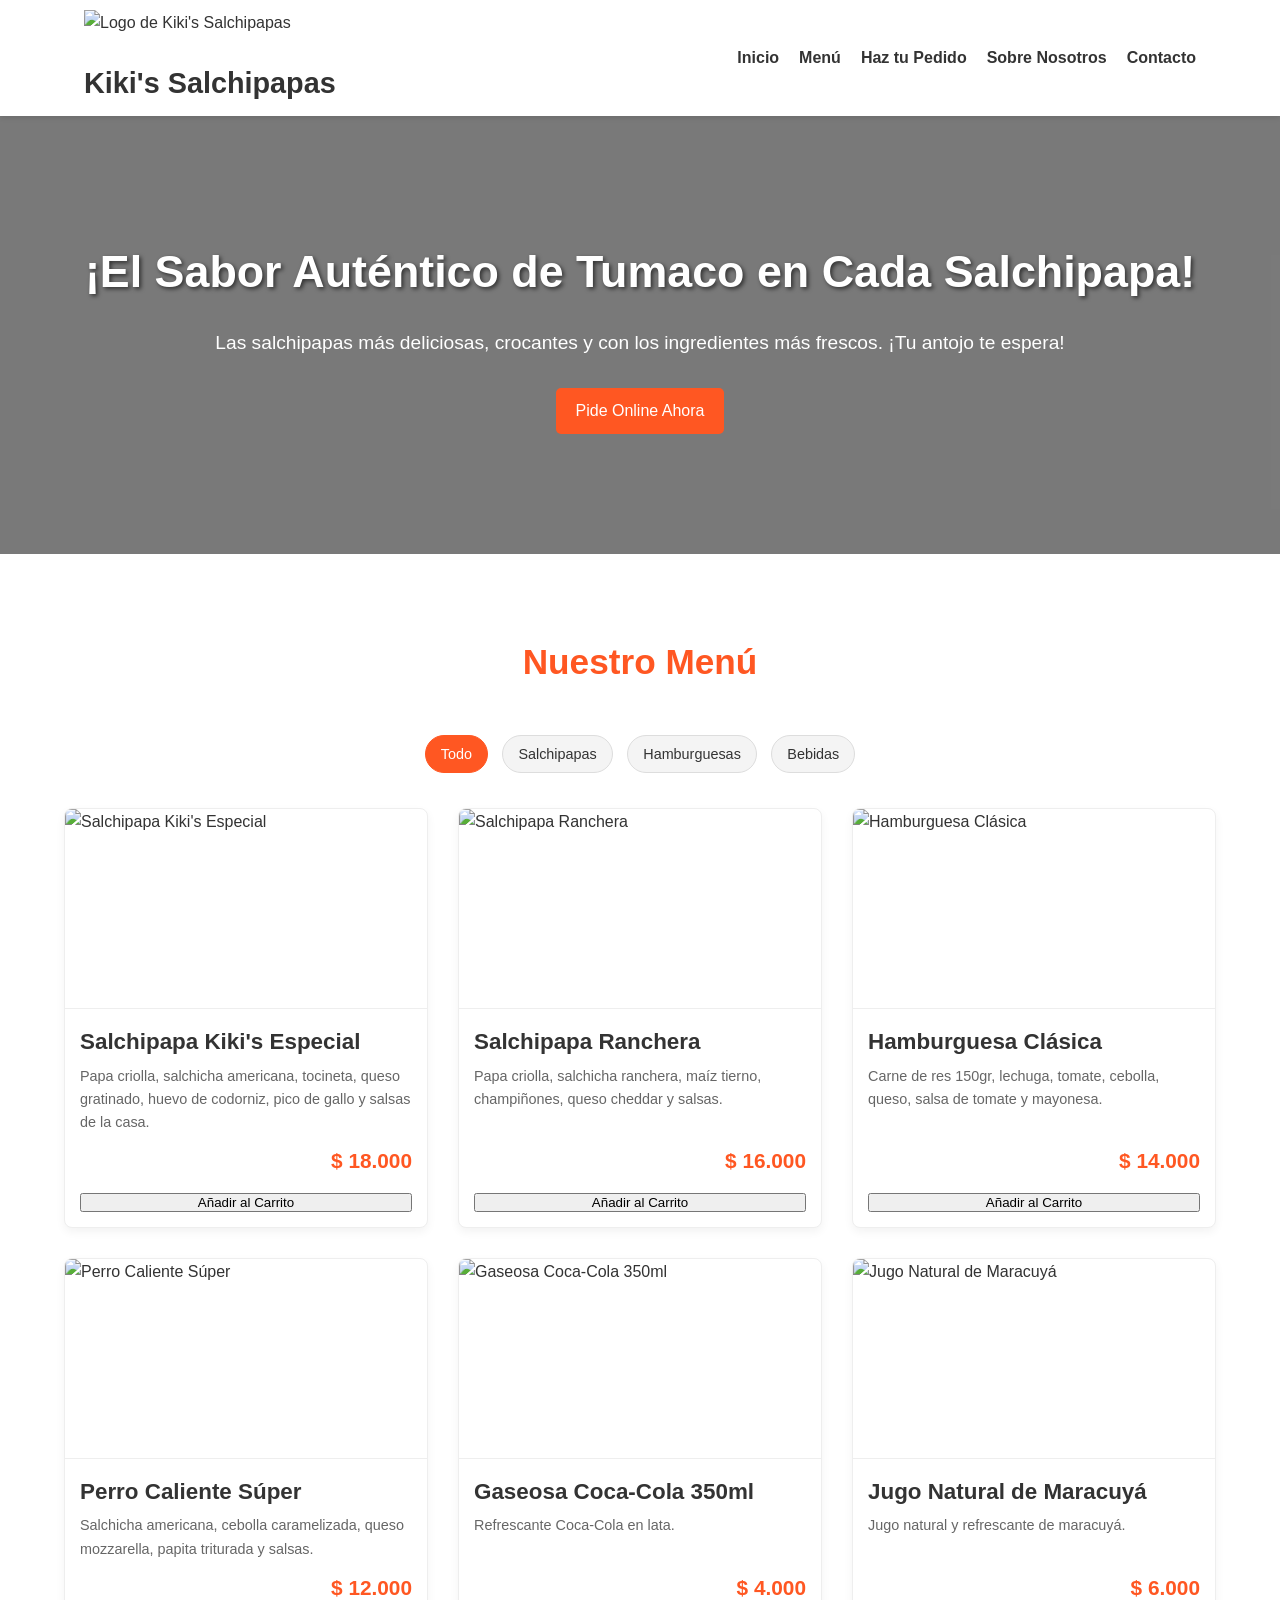
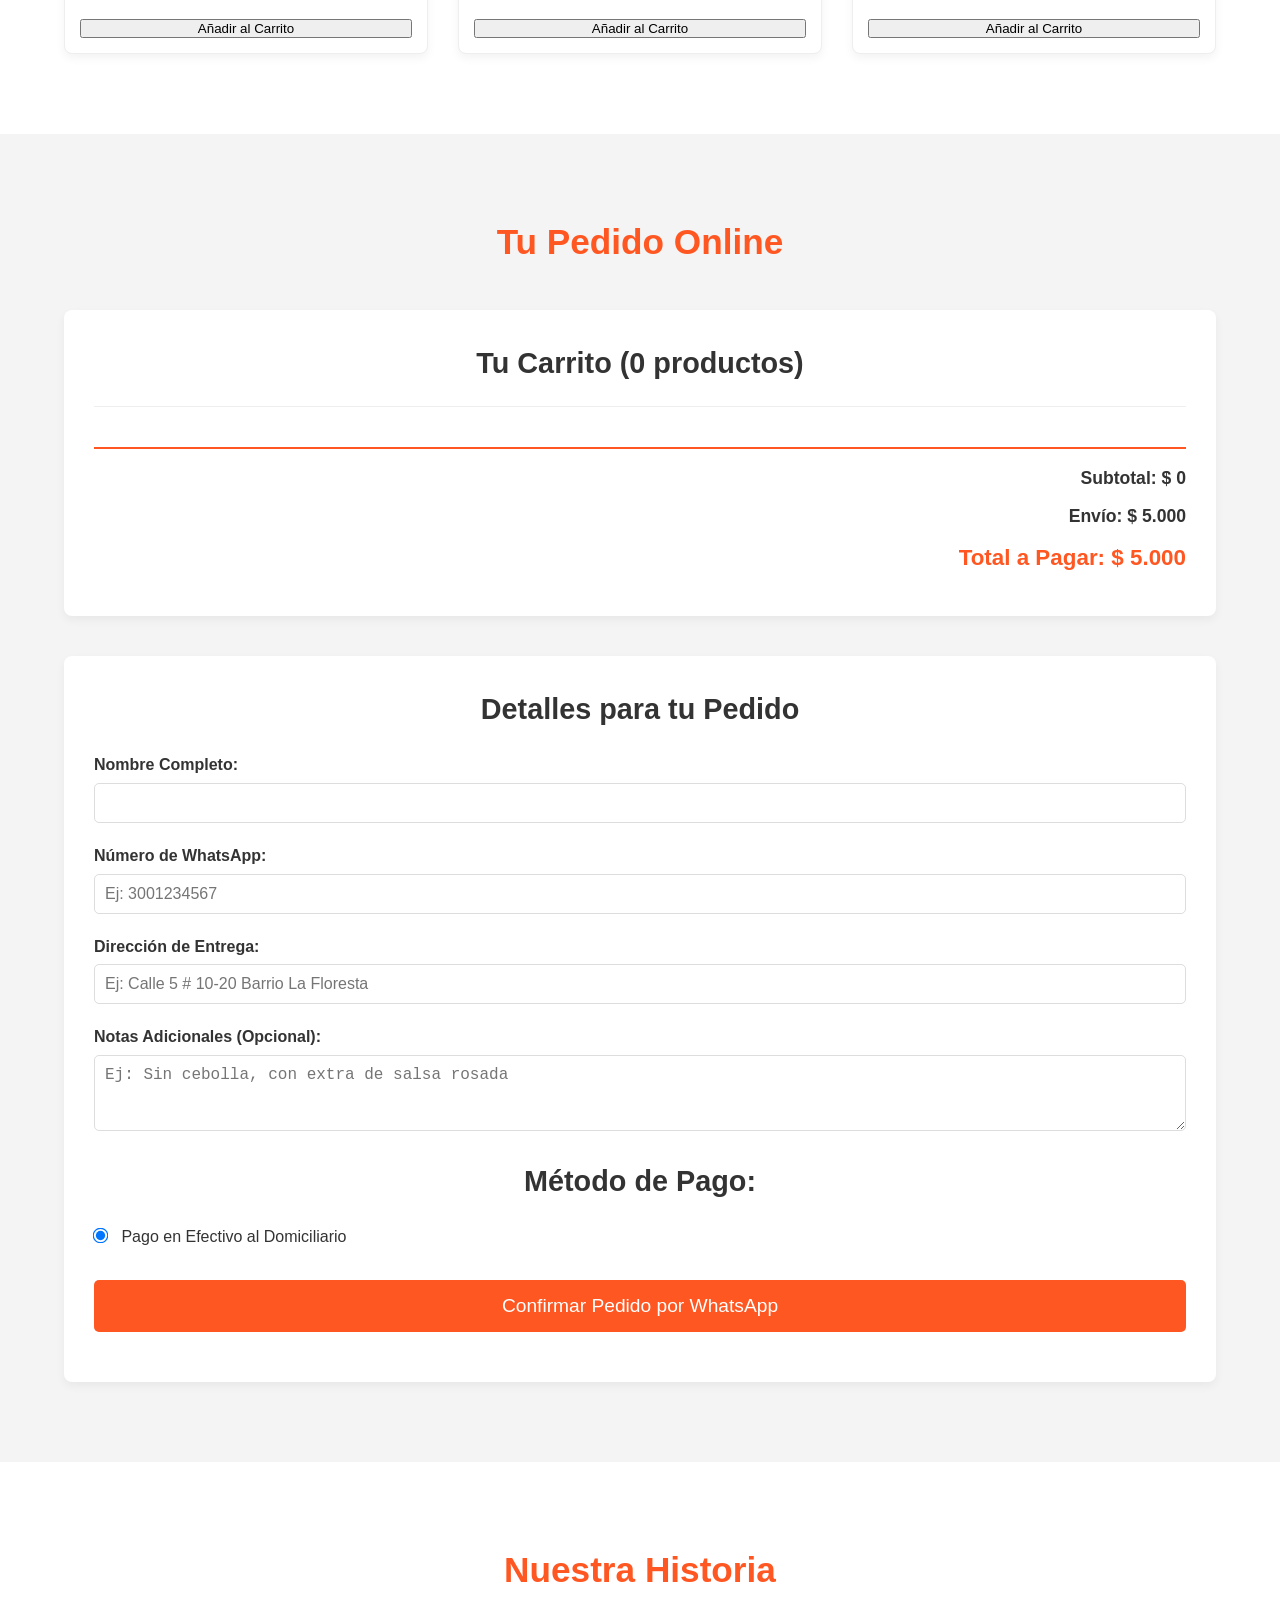
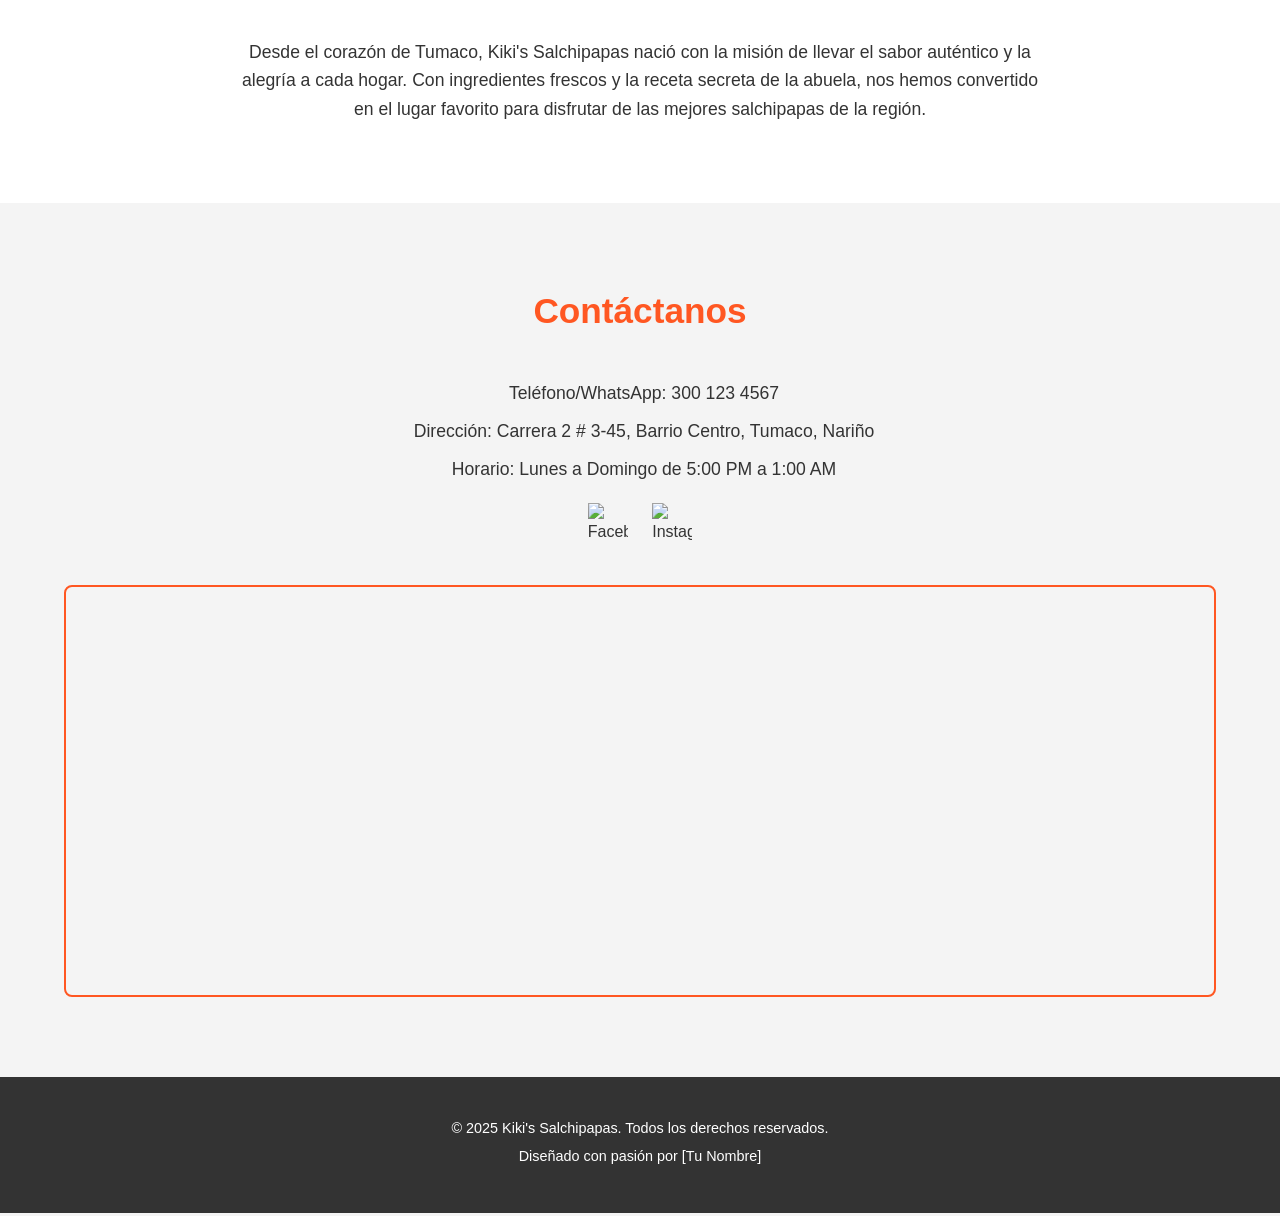
==== index.html @ 38785db0 "Guardado" ====
<!DOCTYPE html>
<html lang="es">
<head>
    <meta charset="UTF-8">
    <meta name="viewport" content="width=device-width, initial-scale=1.0">
    <title>Kiki's Salchipapas - Las Mejores de Tumaco | Pedidos Online</title>
    <link rel="stylesheet" href="style.css">
    <link rel="icon" href="C:\Users\Jackeline Usuario 2\Desktop\Nueva carpeta (2)\img\kiki.jpeg" type="image/x-icon">
    </head>
<body>

    <header class="main-header">
        <div class="container">
            <div class="logo">
                <a href="index.html">
                    <img src="C:\Users\Jackeline Usuario 2\Desktop\Nueva carpeta (2)\img\kiki.jpeg" alt="Logo de Kiki's Salchipapas">
                    <h1>Kiki's Salchipapas</h1>
                </a>
            </div>
            <nav class="main-nav">
                <ul>
                    <li><a href="#inicio">Inicio</a></li>
                    <li><a href="#menu">Menú</a></li>
                    <li><a href="#pedidos">Haz tu Pedido</a></li>
                    <li><a href="#sobre-nosotros">Sobre Nosotros</a></li>
                    <li><a href="#contacto">Contacto</a></li>
                </ul>
            </nav>
            <button class="menu-toggle" aria-label="Abrir menú">
                <span></span>
                <span></span>
                <span></span>
            </button>
        </div>
    </header>

    <section id="inicio" class="hero">
        <div class="container">
            <div class="hero-content">
                <h2>¡El Sabor Auténtico de Tumaco en Cada Salchipapa!</h2>
                <p>Las salchipapas más deliciosas, crocantes y con los ingredientes más frescos. ¡Tu antojo te espera!</p>
                <a href="#pedidos" class="btn btn-primary">Pide Online Ahora</a>
            </div>
        </div>
    </section>

    <section id="menu" class="menu-section">
        <div class="container">
            <h3>Nuestro Menú</h3>
            <div class="menu-categories">
                <button class="category-btn active" data-category="todo">Todo</button>
                <button class="category-btn" data-category="salchipapas">Salchipapas</button>
                <button class="category-btn" data-category="hamburguesas">Hamburguesas</button>
                <button class="category-btn" data-category="bebidas">Bebidas</button>
            </div>
            <div class="menu-grid" id="menu-items-container">
                </div>
        </div>
    </section>
    

    <section id="pedidos" class="order-section">
        <div class="container">
            <h3>Tu Pedido Online</h3>
            <div class="order-summary">
                <h4>Tu Carrito (<span id="cart-item-count">0</span> productos)</h4>
                <ul id="cart-list">
                    <li class="cart-placeholder">Tu carrito está vacío. ¡Añade algo del menú!</li>
                </ul>
                <div class="cart-totals">
                    <p>Subtotal: <span id="cart-subtotal">$0 COP</span></p>
                    <p>Envío: <span id="delivery-cost">$0 COP</span></p>
                    <p>Total a Pagar: <span id="cart-total">$0 COP</span></p>
                </div>
            </div>

            <div class="customer-details-form">
                <h4>Detalles para tu Pedido</h4>
                <form id="order-form">
                    <div class="form-group">
                        <label for="customer-name">Nombre Completo:</label>
                        <input type="text" id="customer-name" name="customerName" required>
                    </div>
                    <div class="form-group">
                        <label for="customer-phone">Número de WhatsApp:</label>
                        <input type="tel" id="customer-phone" name="customerPhone" placeholder="Ej: 3001234567" required>
                    </div>
                    <div class="form-group">
                        <label for="customer-address">Dirección de Entrega:</label>
                        <input type="text" id="customer-address" name="customerAddress" placeholder="Ej: Calle 5 # 10-20 Barrio La Floresta" required>
                    </div>
                    <div class="form-group">
                        <label for="customer-notes">Notas Adicionales (Opcional):</label>
                        <textarea id="customer-notes" name="customerNotes" rows="3" placeholder="Ej: Sin cebolla, con extra de salsa rosada"></textarea>
                    </div>

                    <div class="payment-method-selection">
                        <h4>Método de Pago:</h4>
                        <label>
                            <input type="radio" name="paymentMethod" value="efectivo" checked> Pago en Efectivo al Domiciliario
                        </label>
                        </div>

                    <button type="submit" class="btn btn-primary" id="confirm-order-btn">Confirmar Pedido por WhatsApp</button>
                    <p class="form-message" id="order-message"></p>
                </form>
            </div>
        </div>
    </section>

    <section id="sobre-nosotros" class="about-section">
        <div class="container">
            <h3>Nuestra Historia</h3>
            <p>Desde el corazón de Tumaco, Kiki's Salchipapas nació con la misión de llevar el sabor auténtico y la alegría a cada hogar. Con ingredientes frescos y la receta secreta de la abuela, nos hemos convertido en el lugar favorito para disfrutar de las mejores salchipapas de la región.</p>
            </div>
    </section>

    <section id="contacto" class="contact-section">
        <div class="container">
            <h3>Contáctanos</h3>
            <div class="contact-info">
                <p><i class="icon-phone"></i> Teléfono/WhatsApp: <a href="tel:+573001234567">300 123 4567</a></p>
                <p><i class="icon-map"></i> Dirección: Carrera 2 # 3-45, Barrio Centro, Tumaco, Nariño</p>
                <p><i class="icon-clock"></i> Horario: Lunes a Domingo de 5:00 PM a 1:00 AM</p>
                <div class="social-links">
                    <a href="https://facebook.com/kikissalchipapas" target="_blank" aria-label="Facebook de Kiki's"><img src="imagenes/icon_facebook.png" alt="Facebook"></a>
                    <a href="https://instagram.com/kikissalchipapas" target="_blank" aria-label="Instagram de Kiki's"><img src="imagenes/icon_instagram.png" alt="Instagram"></a>
                </div>
            </div>
            <div class="map-container">
                <iframe src="https://www.google.com/maps/embed?pb=!1m18!1m12!1m3!1d3976.997232306232!2d-78.7303038!3d2.1587836!2m3!1f0!2f0!3f0!3m2!1i1024!2i768!4f13.1!3m3!1m2!1s0x8e2b86d1a9a8c6a7%3A0xf0c2b2b2b2b2b2b2!2sTumaco%2C%20Nari%C3%B1o%2C%20Colombia!5e0!3m2!1sen!2sco!4v1719600000000!5m2!1sen!2sco" width="600" height="450" style="border:0;" allowfullscreen="" loading="lazy" referrerpolicy="no-referrer-when-downgrade"></iframe>
            </div>
        </div>
    </section>

    <footer class="main-footer">
        <div class="container">
            <p>&copy; 2025 Kiki's Salchipapas. Todos los derechos reservados.</p>
            <p>Diseñado con pasión por [Tu Nombre]</p>
        </div>
    </footer>

    <script src="script.js"></script>
</body>
</html>
---- style.css ----
/* --- Variables CSS (Colores y Fuentes) --- */
:root {
    --color-primary: #FF5722; /* Naranja vibrante para el acento de Kiki's */
    --color-secondary: #FFC107; /* Amarillo para destacar */
    --color-dark: #333; /* Texto oscuro principal */
    --color-light: #f4f4f4; /* Fondos claros */
    --color-white: #fff;
    --font-heading: 'Roboto', sans-serif; /* Puedes descomentar en el HTML para Google Fonts */
    --font-body: 'Arial', sans-serif;
}

/* --- Reseteo Básico y Estilos Generales --- */
* {
    margin: 0;
    padding: 0;
    box-sizing: border-box; /* Esto es crucial para el layout */
}

body {
    font-family: var(--font-body);
    line-height: 1.6;
    color: var(--color-dark);
    background-color: var(--color-light);
    overflow-x: hidden; /* Evita scroll horizontal innecesario */
}

.container {
    width: 90%;
    max-width: 1200px; /* Limita el ancho máximo del contenido */
    margin: auto;
    padding: 20px 0;
    
}

a {
    text-decoration: none;
    color: var(--color-primary);
}

img {
    max-width: 100%;
    height: auto;
    display: block; /* Elimina espacio extra debajo de las imágenes */
}

/* Botones Generales */
.btn {
    display: inline-block;
    background-color: var(--color-primary);
    color: var(--color-white);
    padding: 10px 20px;
    border: none;
    border-radius: 5px;
    cursor: pointer;
    font-size: 1rem;
    transition: background-color 0.3s ease;
}

.btn:hover {
    background-color: #E64A19; /* Un tono más oscuro al pasar el mouse */
}

/* --- Cabecera Principal (Main Header) --- */
.main-header {
    background-color: var(--color-white);
    box-shadow: 0 2px 5px rgba(0,0,0,0.1);
    position: sticky; /* Se  queda arriba al hacer scroll */
    top: 0;
    z-index: 1000; /* Asegura que esté por encima de otros elementos */
}

.main-header .container {
    display: flex;
    justify-content: space-between;
    align-items: center;
    padding: 10px 20px; /* Más padding para la cabecera */
}

.main-header .logo {
    display: flex;
    align-items: center;
}

.main-header .logo img {
    height: 50px; /* Tamaño del logo */
    margin-right: 10px;
}

.main-header .logo h1 {
    font-size: 1.8rem;
    color: var(--color-dark);
    font-family: var(--font-heading);
}

.main-header .logo a {
    color: inherit; /* Hereda el color del texto del h1 */
}

.main-nav ul {
    list-style: none;
    display: flex;
}

.main-nav ul li {
    margin-left: 20px;
}

.main-nav ul li a {
    color: var(--color-dark);
    font-weight: bold;
    padding: 5px 0;
    transition: color 0.3s ease;
}

.main-nav ul li a:hover {
    color: var(--color-primary);
}

/* Menú Hamburguesa (Oculto por defecto en desktop) */
.menu-toggle {
    display: none; /* Oculto en vista de escritorio */
    flex-direction: column;
    justify-content: space-between;
    width: 30px;
    height: 21px;
    background: transparent;
    border: none;
    cursor: pointer;
    padding: 0;
}

.menu-toggle span {
    display: block;
    width: 100%;
    height: 3px;
    background-color: var(--color-dark);
    border-radius: 3px;
    transition: all 0.3s ease-in-out;
}

/* --- Sección Hero (Inicio) --- */
.hero {
    background: url('../imagenes/hero_salchipapa.jpg') no-repeat center center/cover; /* Asegúrate de tener esta imagen */
    color: var(--color-white);
    text-align: center;
    padding: 100px 20px;
    min-height: 400px;
    display: flex;
    align-items: center;
    justify-content: center;
    position: relative;
}

/* Capa oscura sobre la imagen para mejorar la legibilidad del texto */
.hero::before {
    content: '';
    position: absolute;
    top: 0;
    left: 0;
    width: 100%;
    height: 100%;
    background-color: rgba(0, 0, 0, 0.5); /* 50% de opacidad negra */
    z-index: 1;
}

.hero-content {
    position: relative;
    z-index: 2;
    /* max-width: 800px;  */ /* no funciona */
}

.hero h2 {
    font-size: 2.8rem;
    margin-bottom: 20px;
    font-family: var(--font-heading);
    text-shadow: 2px 2px 4px rgba(0,0,0,0.6);
}

.hero p {
    font-size: 1.2rem;
    margin-bottom: 30px;
}

/* --- Secciones Generales (Padding y Márgenes) --- */
section {
    padding: 60px 0;
}

section h3 {
    text-align: center;
    font-size: 2.2rem;
    margin-bottom: 40px;
    color: var(--color-primary);
    font-family: var(--font-heading);
}

/* --- Sección de Menú ¿? --- */
.menu-section {
    background-color: var(--color-white);
}

.menu-categories {
    text-align: center;
    margin-bottom: 30px;
}

.category-btn {
    background-color: var(--color-light);
    color: var(--color-dark);
    border: 1px solid #ddd;
    padding: 10px 15px;
    margin: 5px;
    border-radius: 20px;
    cursor: pointer;
    font-size: 0.9rem;
    transition: all 0.3s ease;
}

.category-btn:hover, .category-btn.active {
    background-color: var(--color-primary);
    color: var(--color-white);
    border-color: var(--color-primary);
}

.menu-grid {
    display: grid;
    grid-template-columns: repeat(auto-fit, minmax(280px, 1fr)); /* Columnas responsivas */
    gap: 30px;
}

.menu-item {
    background-color: var(--color-white);
    border: 1px solid #eee;
    border-radius: 8px;
    overflow: hidden;
    box-shadow: 0 4px 10px rgba(0,0,0,0.05);
    transition: transform 0.3s ease;
    display: flex; /* Para organizar contenido interno */
    flex-direction: column;
}

.menu-item:hover {
    transform: translateY(-5px);
}

.menu-item img {
    width: 100%;
    height: 200px; /* Altura fija para las imágenes del menú */
    object-fit: cover; /* Asegura que la imagen cubra el espacio sin distorsionarse */
    border-bottom: 1px solid #eee;
}

.menu-item h4 {
    font-size: 1.4rem;
    margin: 15px 15px 5px 15px;
    color: var(--color-dark);
    font-family: var(--font-heading);
}

.menu-item p {
    font-size: 0.9rem;
    color: #666;
    margin: 0 15px 10px 15px;
    flex-grow: 1; /* Para que el párrafo ocupe el espacio disponible. CONSULTAR*/
}


.menu-item .price {
    font-size: 1.3rem;
    font-weight: bold;
    color: var(--color-primary);
    margin: 0 15px 15px 15px;
    text-align: right; /* Precio a la derecha */
}

.menu-item .add-to-cart-btn {
    width: calc(100% - 30px); /* Ocupa el ancho del ítem menos el padding. CALC?*/
    margin: 0 15px 15px 15px;
    align-self: center; /* Centra el botón. SELF?*/
}


/* --- Sección de Pedidos (Carrito y Formulario) --- */
.order-section {
    background-color: var(--color-light);
}

.order-summary {
    background-color: var(--color-white);
    padding: 30px;
    border-radius: 8px;
    box-shadow: 0 4px 10px rgba(0,0,0,0.05);
    margin-bottom: 40px;
}

.order-summary h4 {
    font-size: 1.8rem;
    margin-bottom: 20px;
    color: var(--color-dark);
    font-family: var(--font-heading);
    text-align: center;
}

#cart-list {
    list-style: none;
    border-top: 1px solid #eee;
    padding-top: 20px;
}

#cart-list li {
    display: flex;
    justify-content: space-between;
    align-items: center;
    padding: 10px 0;
    border-bottom: 1px dashed #eee;   /* dashed? */
    font-size: 1rem;
}

#cart-list li:last-child {
    border-bottom: none;
}

.cart-item-info {
    display: flex;
    flex-direction: column;
}

.cart-item-info span:first-child {
    font-weight: bold;
}

.cart-item-quantity { /* quantity? */
    display: flex;
    align-items: center;
}

.cart-item-quantity button {
    background: none;
    border: 1px solid var(--color-primary);
    color: var(--color-primary);
    padding: 2px 8px;
    cursor: pointer;
    border-radius: 3px;
    font-size: 1.1rem;
    transition: background-color 0.2s;
}

.cart-item-quantity button:hover {
    background-color: var(--color-primary);
    color: var(--color-white);
}

.cart-item-quantity span {
    margin: 0 10px;
    font-weight: bold;
}

/* important _______________________________________*/

.remove-from-cart-btn {
    background-color: #dc3545 !important; /* Rojo para eliminar */
    color: var(--color-white) !important;
    border: none !important;
    padding: 5px 10px !important;
    font-size: 0.8rem !important;
    border-radius: 4px !important;
}

.remove-from-cart-btn:hover {
    background-color: #c82333 !important;
}

.cart-placeholder {
    text-align: center;
    color: #666;
    padding: 20px 0;
}

.cart-totals {
    text-align: right;
    margin-top: 20px;
    border-top: 2px solid var(--color-primary);
    padding-top: 15px;
    font-size: 1.1rem;
    font-weight: bold;
}

.cart-totals p {
    margin-bottom: 10px;
}

.cart-totals p:last-child {
    font-size: 1.4rem;
    color: var(--color-primary);
}


.customer-details-form {
    background-color: var(--color-white);
    padding: 30px;
    border-radius: 8px;
    box-shadow: 0 4px 10px rgba(0,0,0,0.05);
}

.customer-details-form h4 {
    font-size: 1.8rem;
    margin-bottom: 20px;
    color: var(--color-dark);
    font-family: var(--font-heading);
    text-align: center;
}

.form-group {
    margin-bottom: 20px;
}

.form-group label {
    display: block;
    margin-bottom: 5px;
    font-weight: bold;
}

.form-group input[type="text"],
.form-group input[type="tel"],
.form-group textarea {
    width: 100%;
    padding: 10px;
    border: 1px solid #ddd;
    border-radius: 5px;
    font-size: 1rem;
}

.form-group input[type="text"]:focus,
.form-group input[type="tel"]:focus,
.form-group textarea:focus {
    outline: none;
    border-color: var(--color-primary);
    box-shadow: 0 0 5px rgba(255, 87, 34, 0.3);
}

.payment-method-selection label {
    display: block;
    margin-bottom: 10px;
    cursor: pointer;
}

.payment-method-selection input[type="radio"] {
    margin-right: 10px;
    transform: scale(1.2); /* Aumenta el tamaño del radio button */
}

#confirm-order-btn {
    width: 100%;
    padding: 15px;
    font-size: 1.2rem;
    margin-top: 20px;
}

.form-message {
    text-align: center;
    margin-top: 20px;
    font-weight: bold;
    color: #28a745; /* Verde para éxito */
}

/* --- Sección Sobre Nosotros --- */
.about-section {
    background-color: var(--color-white);
    text-align: center;
}

.about-section p {
    max-width: 800px;
    margin: 0 auto;
    font-size: 1.1rem;
}

/* --- Sección de Contacto --- */
.contact-section {
    background-color: var(--color-light);
    text-align: center;
}

.contact-info p {
    font-size: 1.1rem;
    margin-bottom: 10px;
}

.contact-info i {
    margin-right: 8px;
    color: var(--color-primary);
}

.contact-info a {
    color: var(--color-dark); /* Color de texto normal para los enlaces */
    font-weight: normal;
}

.contact-info a:hover {
    color: var(--color-primary);
    text-decoration: underline;
}

.social-links {
    margin-top: 20px;
}

.social-links a {
    display: inline-block;
    margin: 0 10px;
}

.social-links img {
    width: 40px; /* Tamaño de los íconos de redes sociales */
    height: 40px;
    transition: transform 0.3s ease;
}

.social-links img:hover {
    transform: scale(1.1);
}

.map-container {
    margin-top: 40px;
    border: 2px solid var(--color-primary);
    border-radius: 8px;
    overflow: hidden; /* Asegura que el iframe no se salga de los bordes redondeados */
}

.map-container iframe {
    width: 100%;
    height: 400px;
    border: none;
}

/* --- Pie de Página (Footer) --- */
.main-footer {
    background-color: var(--color-dark);
    color: var(--color-white);
    text-align: center;
    padding: 20px 0;
    font-size: 0.9rem;
}

.main-footer p {
    margin-bottom: 5px;
}

/* --- Media Queries para Responsividad (Dispositivos Pequeños) --- */
@media (max-width: 768px) {
    .main-header .container {
        flex-wrap: wrap; /* Permite que los elementos se envuelvan */
        justify-content: center;
        text-align: center;
    }

    .main-header .logo {
        width: 100%; /* El logo ocupa todo el ancho */
        justify-content: center;
        margin-bottom: 15px;
    }

    .main-nav {
        display: none; /* Oculta la navegación principal por defecto en móviles */
        width: 100%;
        background-color: var(--color-white);
        box-shadow: 0 5px 10px rgba(0,0,0,0.1);
        position: absolute;
        top: 70px; /* Debajo de la cabecera */
        left: 0;
        right: 0;
        padding: 20px 0;
        border-top: 1px solid #eee;
    }

    .main-nav.active { /* Clase que JavaScript añadirá para mostrar el menú */
        display: block;
    }

    .main-nav ul {
        flex-direction: column;
        align-items: center;
    }

    .main-nav ul li {
        margin: 10px 0;
    }

    .menu-toggle {
        display: flex; /* Muestra el botón hamburguesa en móviles */
        position: absolute; /* Posiciona el botón */
        right: 20px;
        top: 25px;
    }

    /* Animación del menú hamburguesa */
    .menu-toggle.active span:nth-child(1) {
        transform: translateY(9px) rotate(45deg);
    }
    .menu-toggle.active span:nth-child(2) {
        opacity: 0;
    }
    .menu-toggle.active span:nth-child(3) {
        transform: translateY(-9px) rotate(-45deg);
    }

    .hero h2 {
        font-size: 2rem;
    }

    .hero p {
        font-size: 1rem;
    }

    section h3 {
        font-size: 1.8rem;
    }

    .menu-grid {
        grid-template-columns: 1fr; /* Una columna en pantallas pequeñas */
    }

    .order-summary, .customer-details-form {
        padding: 20px;
    }

    .order-summary h4, .customer-details-form h4 {
        font-size: 1.5rem;
    }
}
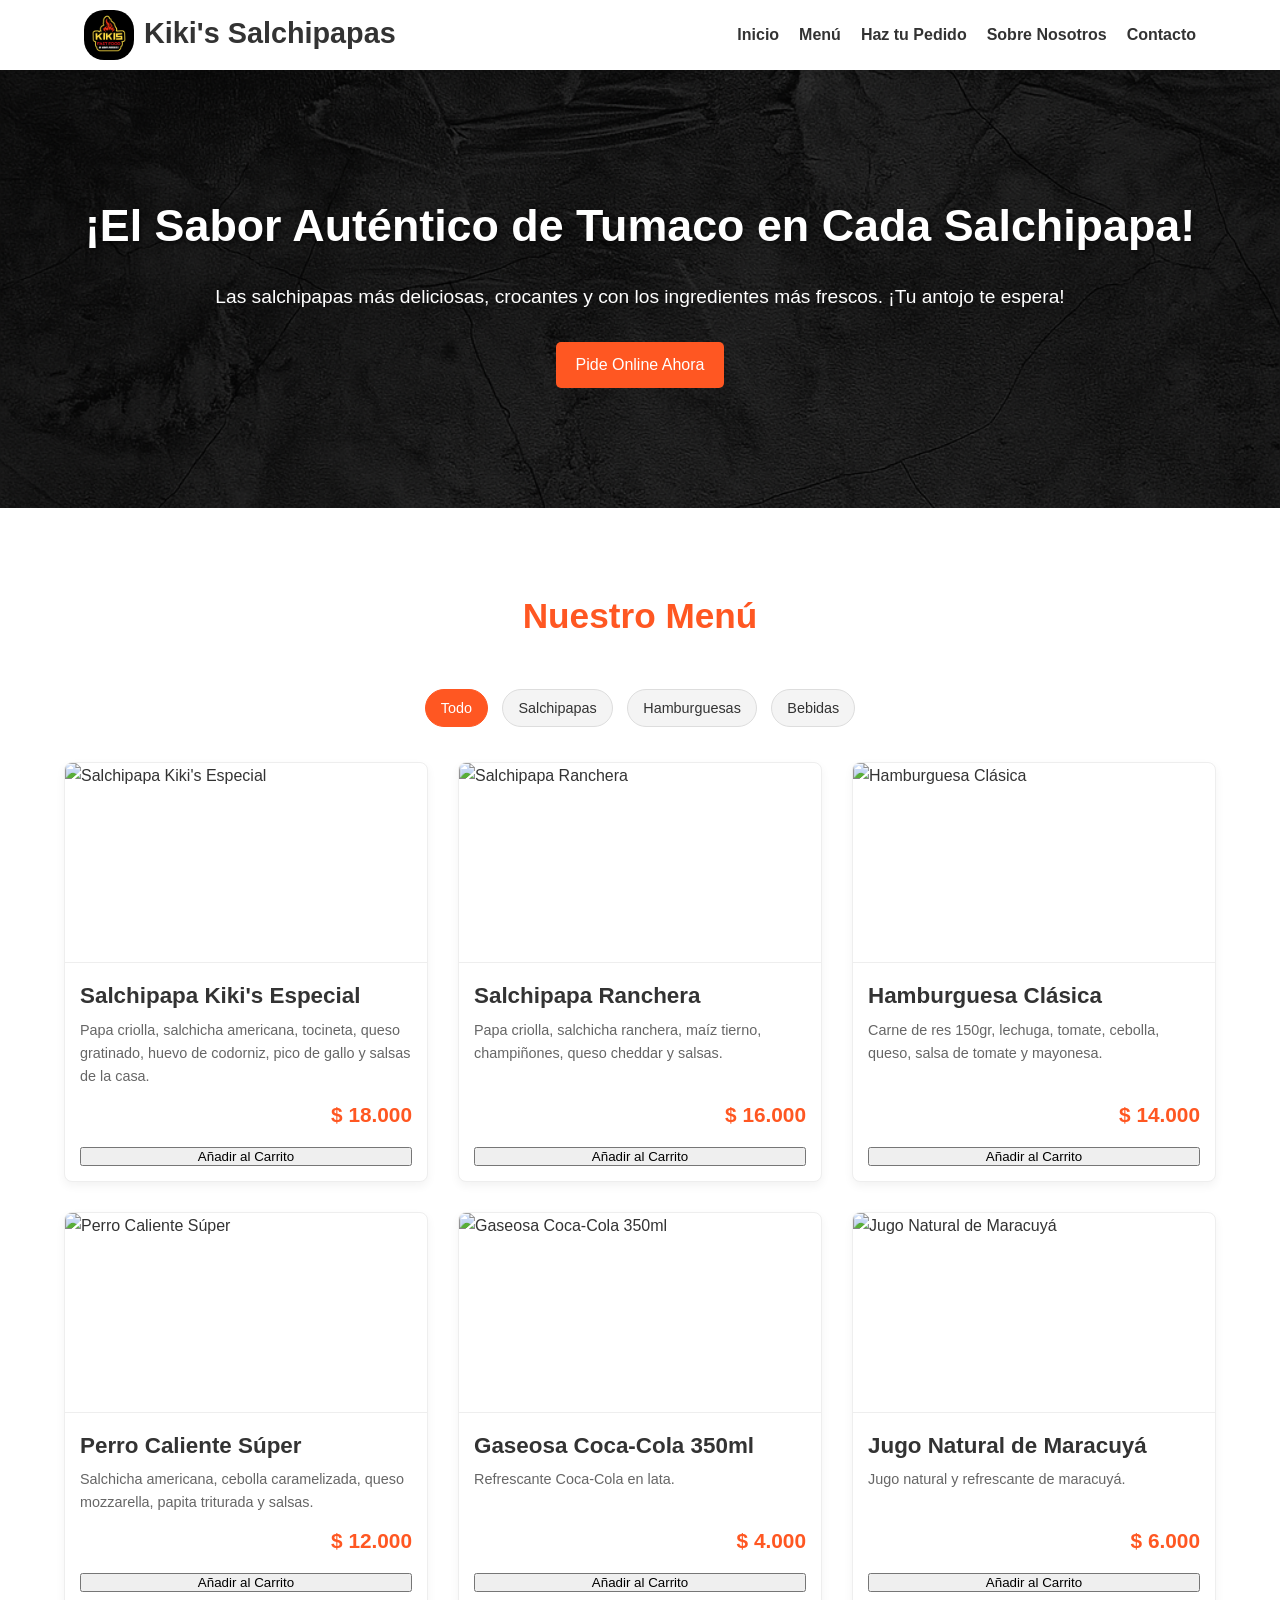
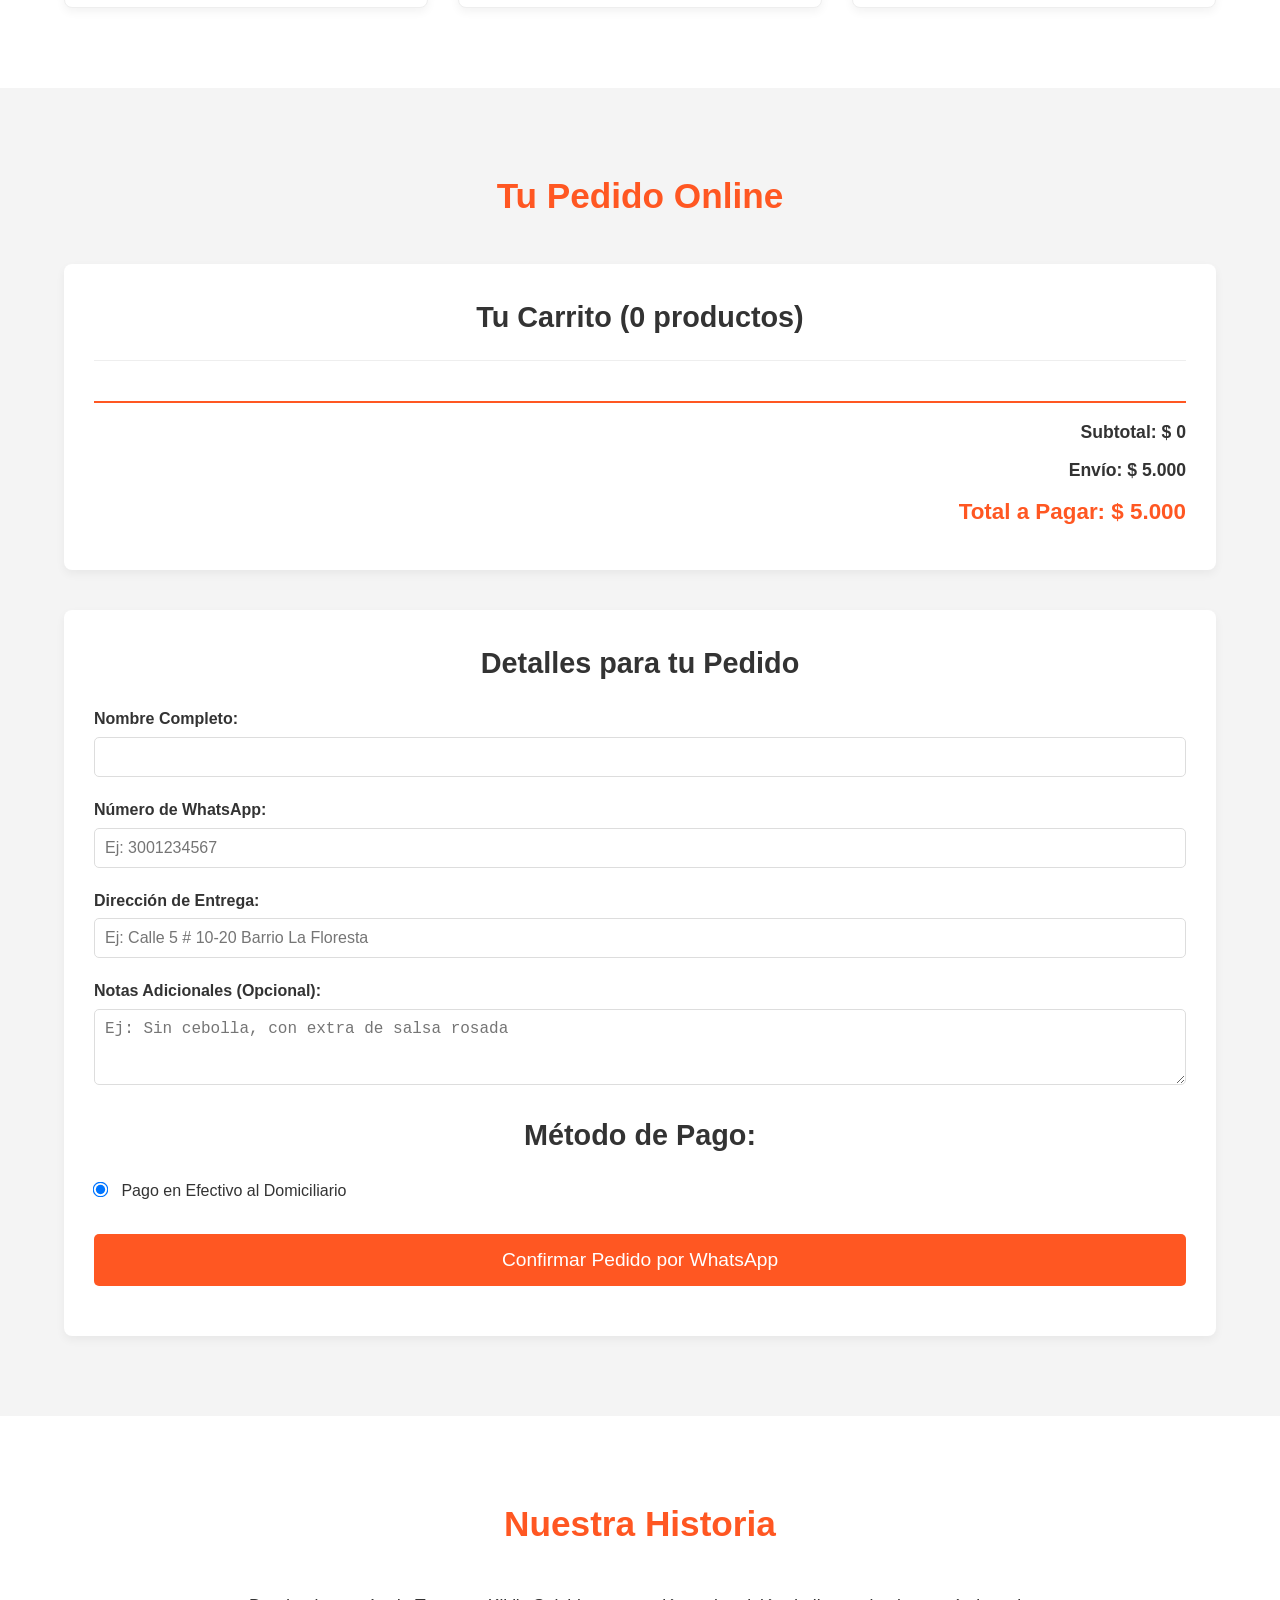
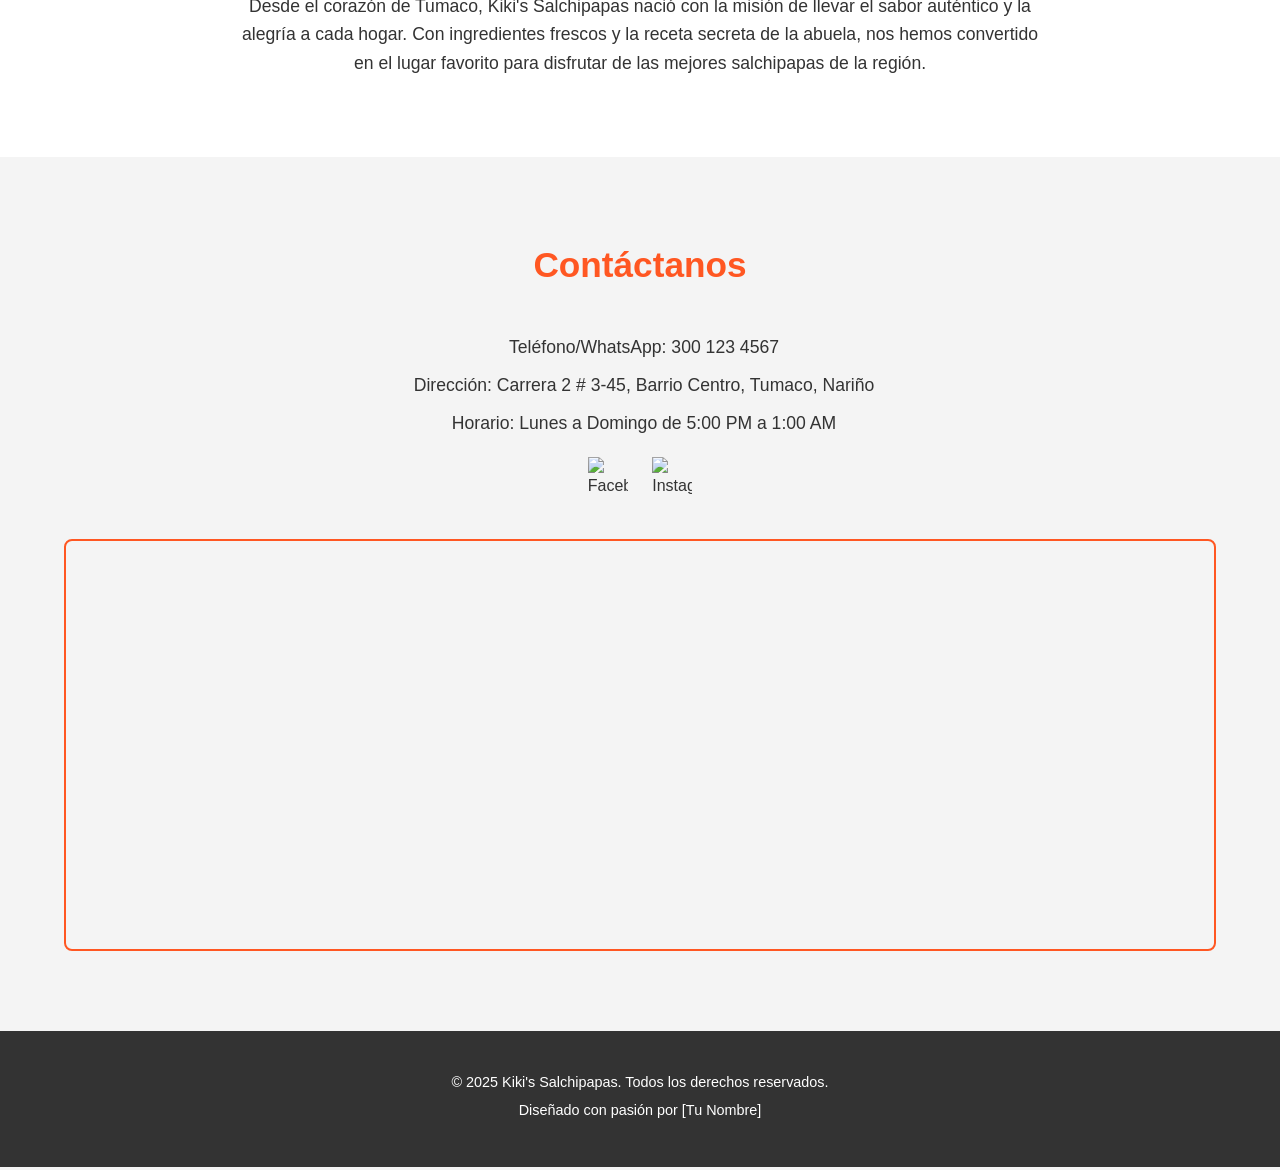
==== commit 5661c35c: "Se agrega una mejor posicion al logo" ====
--- a/index.html
+++ b/index.html
@@ -13,7 +13,7 @@
         <div class="container">
             <div class="logo">
                 <a href="index.html">
-                    <img src="C:\Users\Jackeline Usuario 2\Desktop\Nueva carpeta (2)\img\kiki.jpeg" alt="Logo de Kiki's Salchipapas">
+                    <img src="./img/Logo.png" alt="Logo de Kiki's Salchipapas">
                     <h1>Kiki's Salchipapas</h1>
                 </a>
             </div>
--- a/style.css
+++ b/style.css
@@ -84,6 +84,7 @@
 .main-header .logo img {
     height: 50px; /* Tamaño del logo */
     margin-right: 10px;
+    border-radius: 20px;
 }
 
 .main-header .logo h1 {
@@ -94,6 +95,7 @@
 
 .main-header .logo a {
     color: inherit; /* Hereda el color del texto del h1 */
+    display: flex;
 }
 
 .main-nav ul {
@@ -140,7 +142,7 @@
 
 /* --- Sección Hero (Inicio) --- */
 .hero {
-    background: url('../imagenes/hero_salchipapa.jpg') no-repeat center center/cover; /* Asegúrate de tener esta imagen */
+    background: url('./img/hero.png') no-repeat center center/cover; /* Asegúrate de tener esta imagen */
     color: var(--color-white);
     text-align: center;
     padding: 100px 20px;
@@ -160,6 +162,7 @@
     width: 100%;
     height: 100%;
     background-color: rgba(0, 0, 0, 0.5); /* 50% de opacidad negra */
+
     z-index: 1;
 }
 
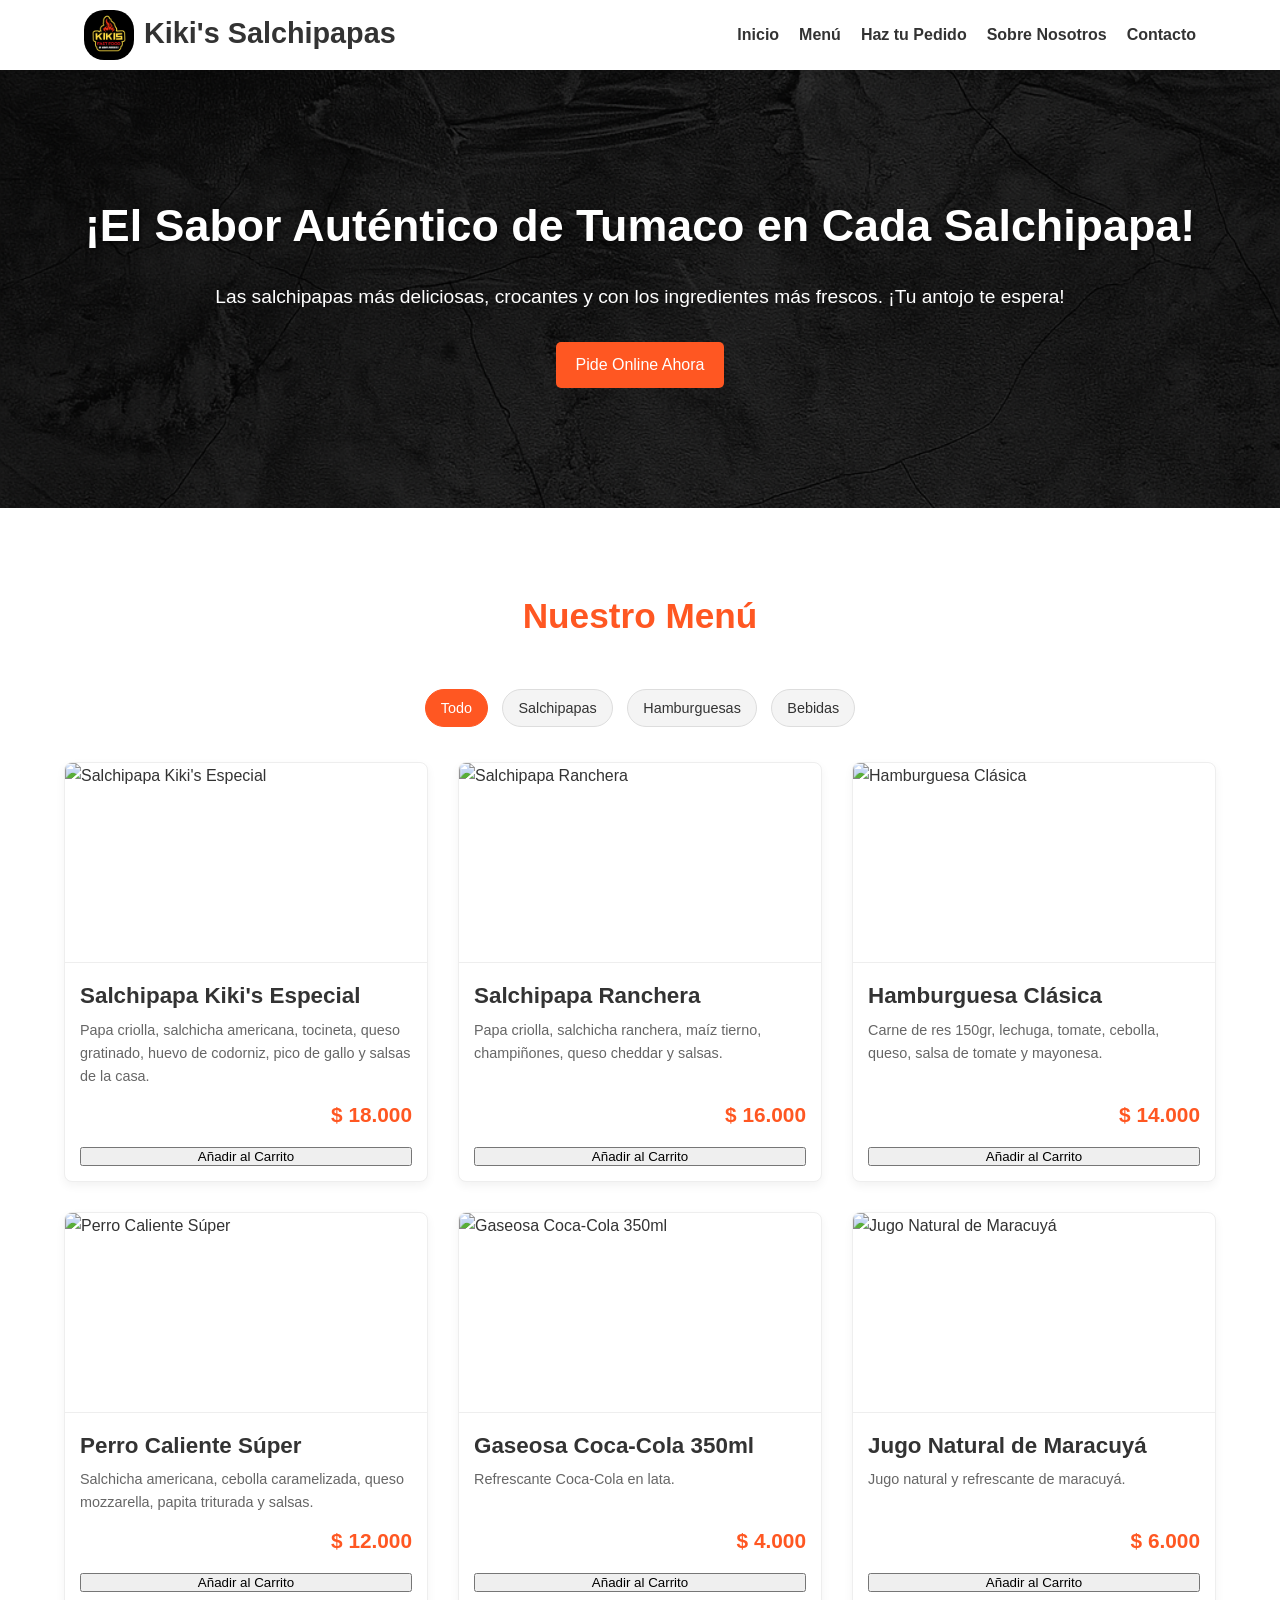
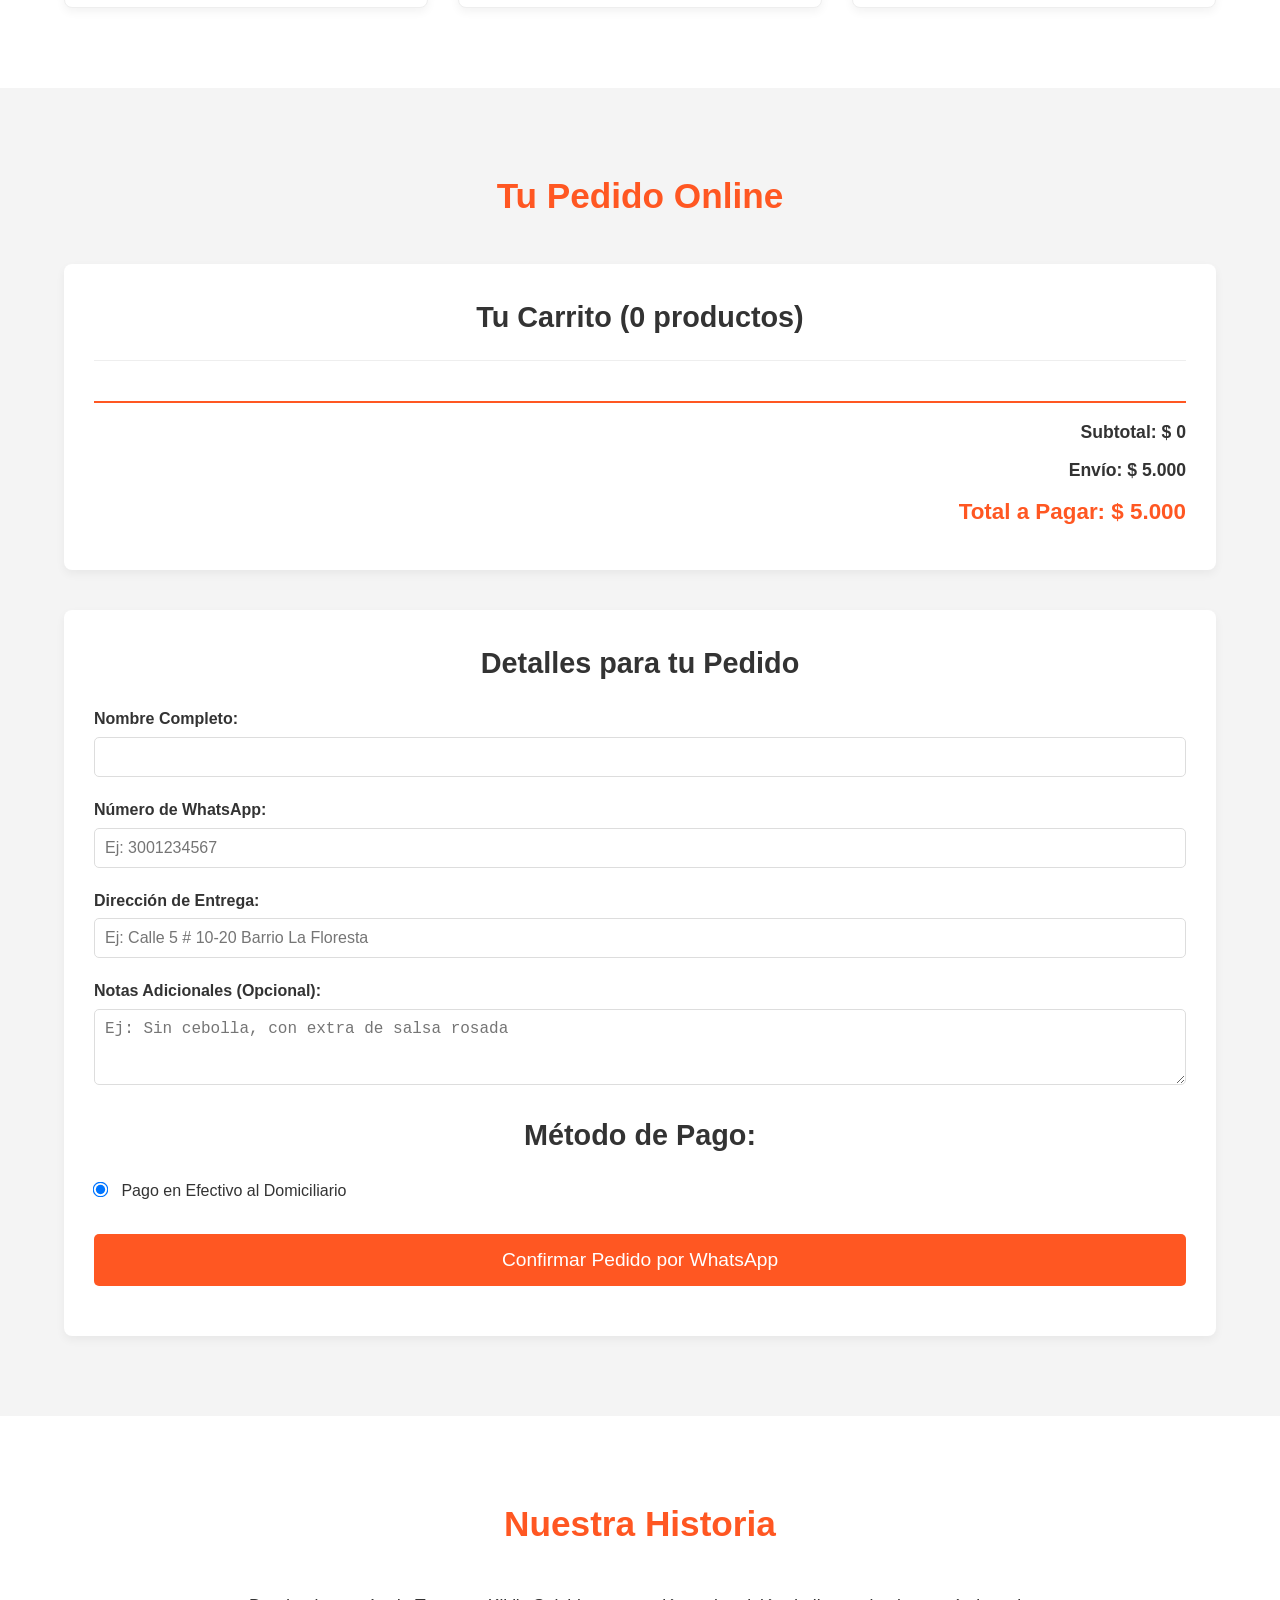
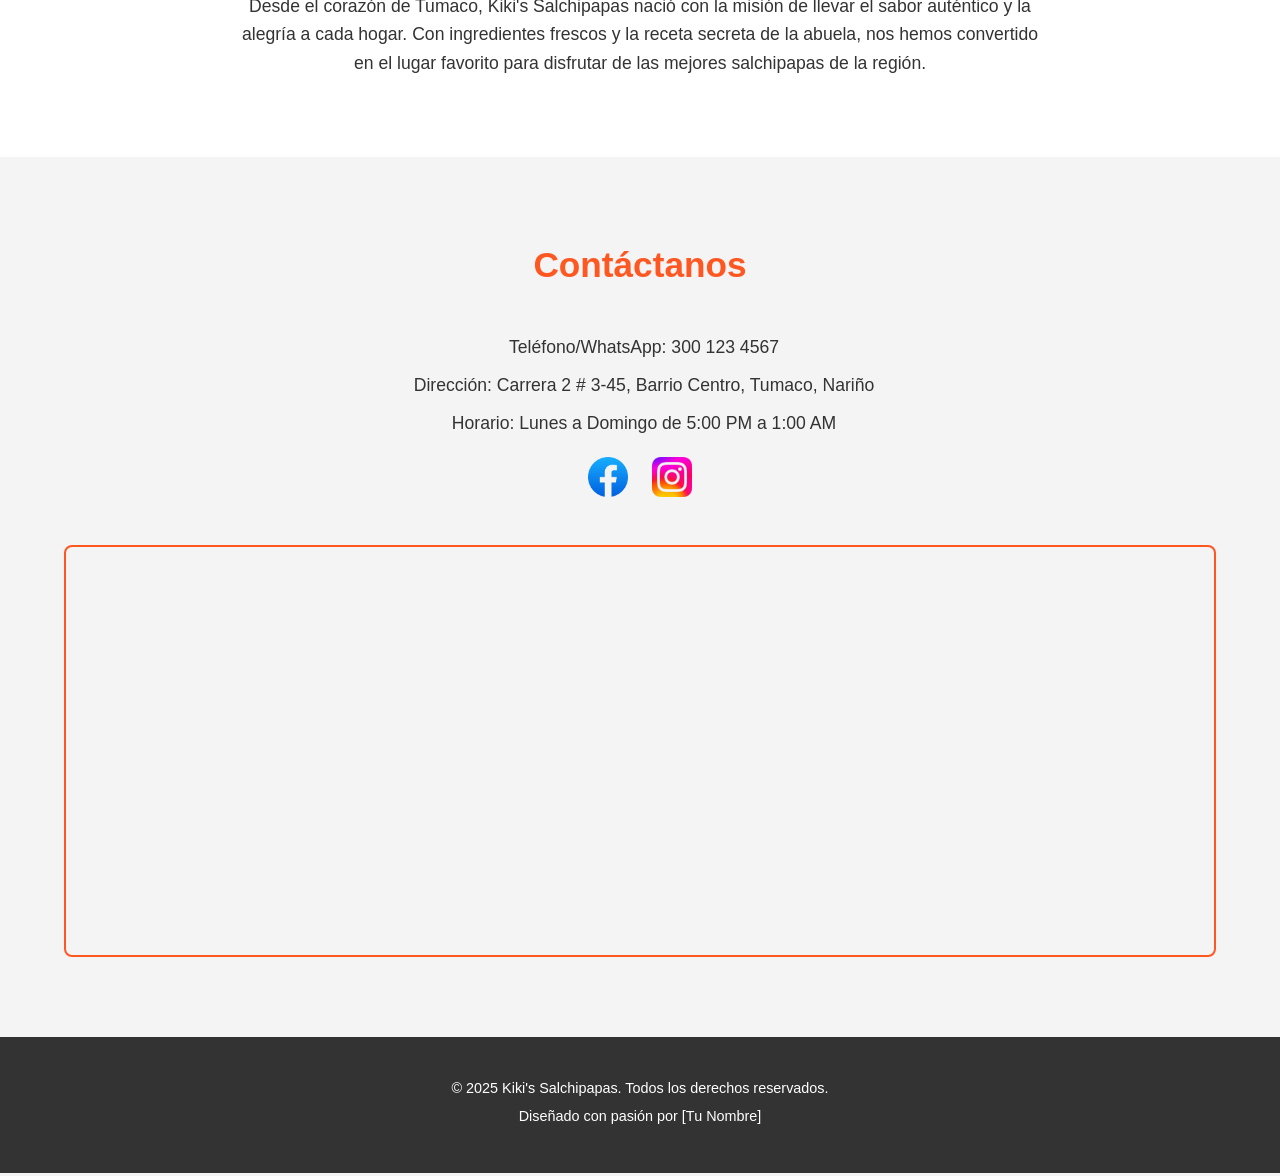
==== commit ea57e3b8: "Se añidieron las imagenes de las redes sociales de kikis" ====
--- a/index.html
+++ b/index.html
@@ -123,8 +123,8 @@
                 <p><i class="icon-map"></i> Dirección: Carrera 2 # 3-45, Barrio Centro, Tumaco, Nariño</p>
                 <p><i class="icon-clock"></i> Horario: Lunes a Domingo de 5:00 PM a 1:00 AM</p>
                 <div class="social-links">
-                    <a href="https://facebook.com/kikissalchipapas" target="_blank" aria-label="Facebook de Kiki's"><img src="imagenes/icon_facebook.png" alt="Facebook"></a>
-                    <a href="https://instagram.com/kikissalchipapas" target="_blank" aria-label="Instagram de Kiki's"><img src="imagenes/icon_instagram.png" alt="Instagram"></a>
+                    <a href="https://facebook.com/kikissalchipapas" target="_blank" aria-label="Facebook de Kiki's"><img src="./img/2021_Facebook_icon.svg-removebg-preview.png" alt="Facebook"></a>
+                    <a href="https://instagram.com/kikissalchipapas" target="_blank" aria-label="Instagram de Kiki's"><img src="./img/images__1_-removebg-preview.png" alt="Instagram"></a>
                 </div>
             </div>
             <div class="map-container">
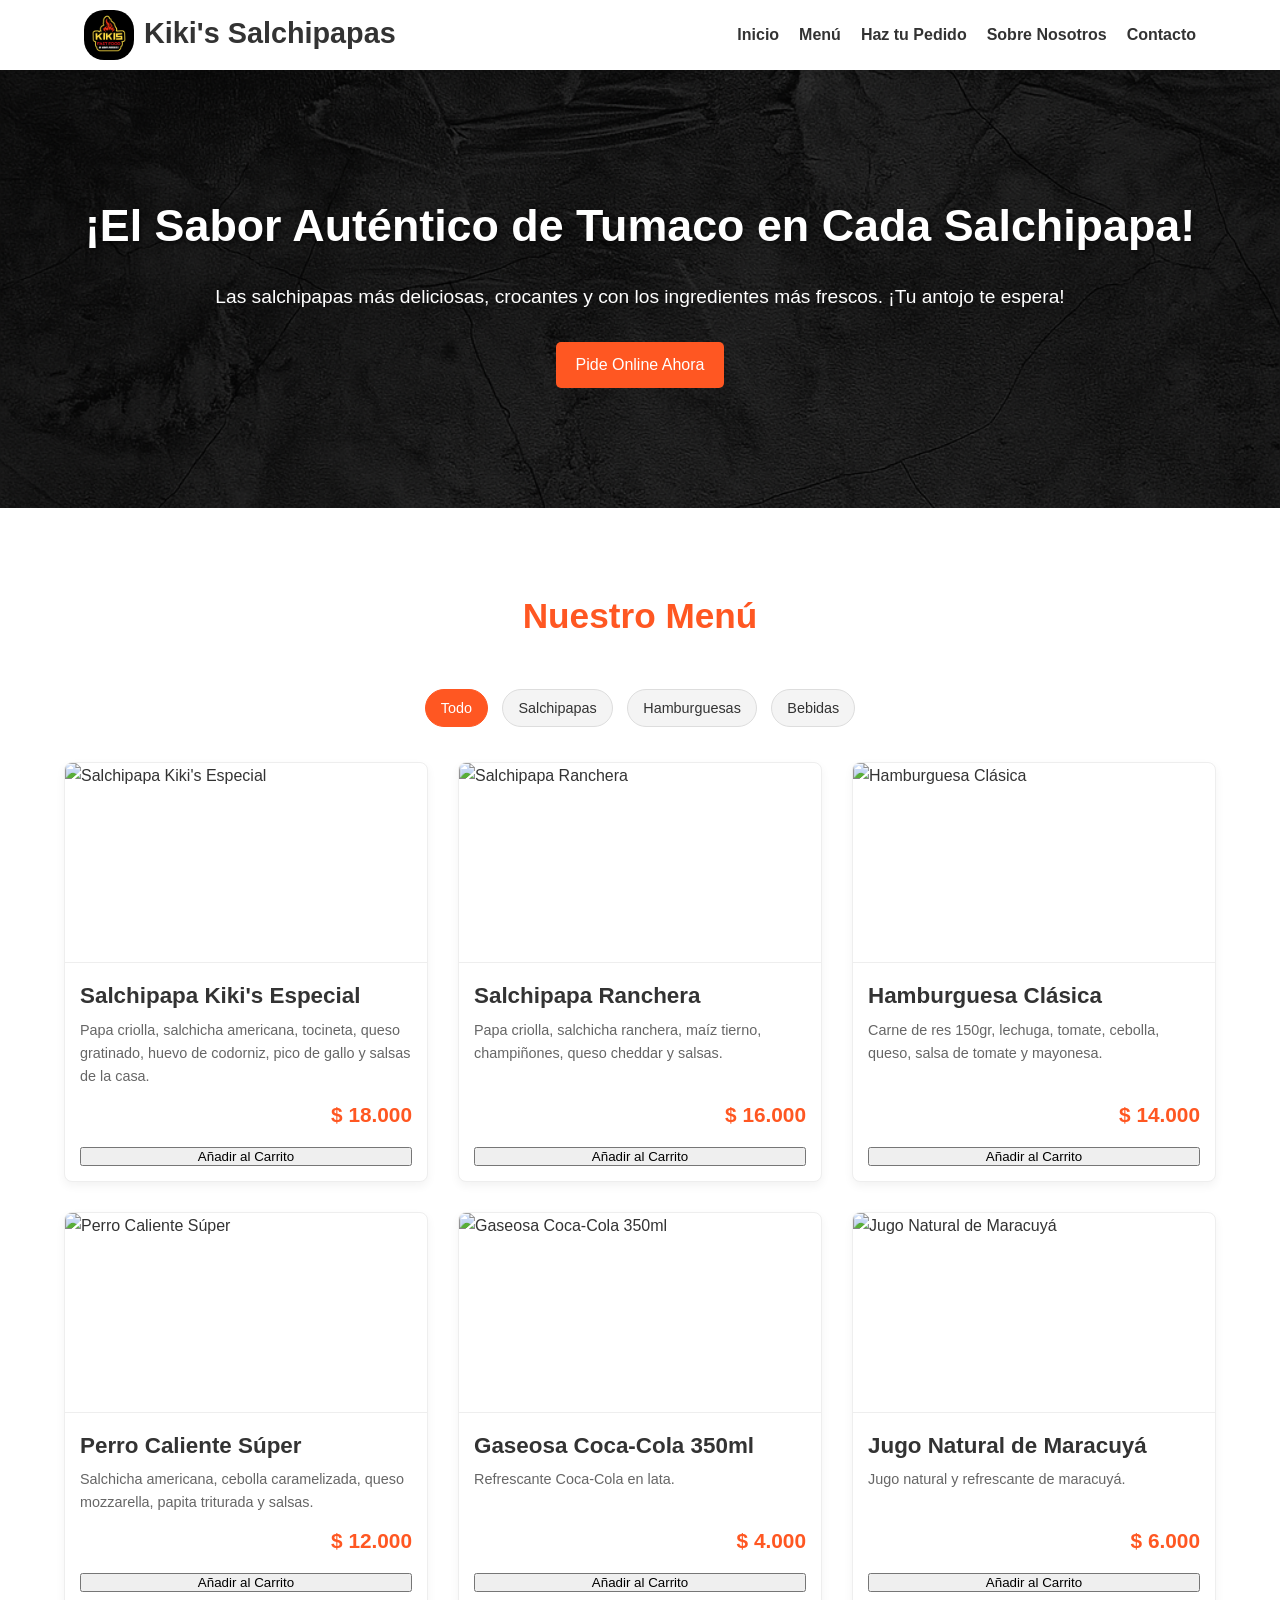
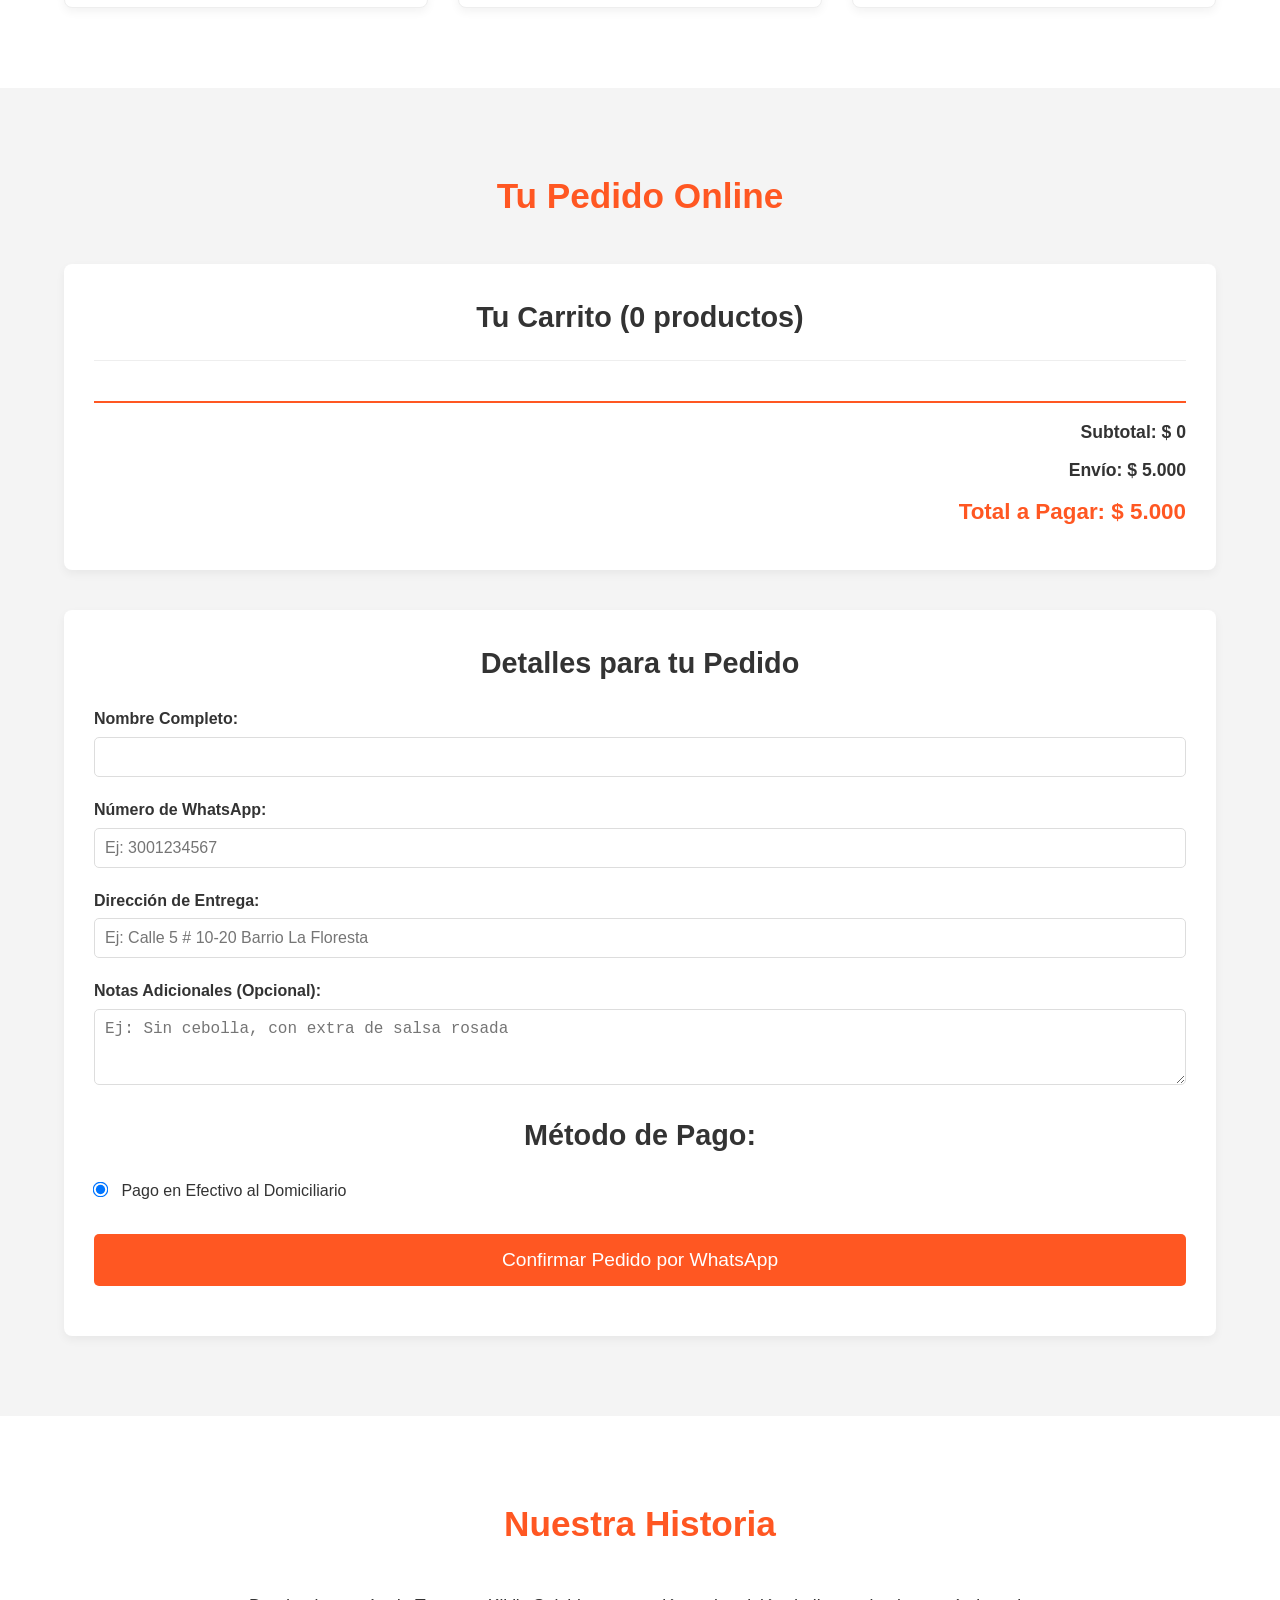
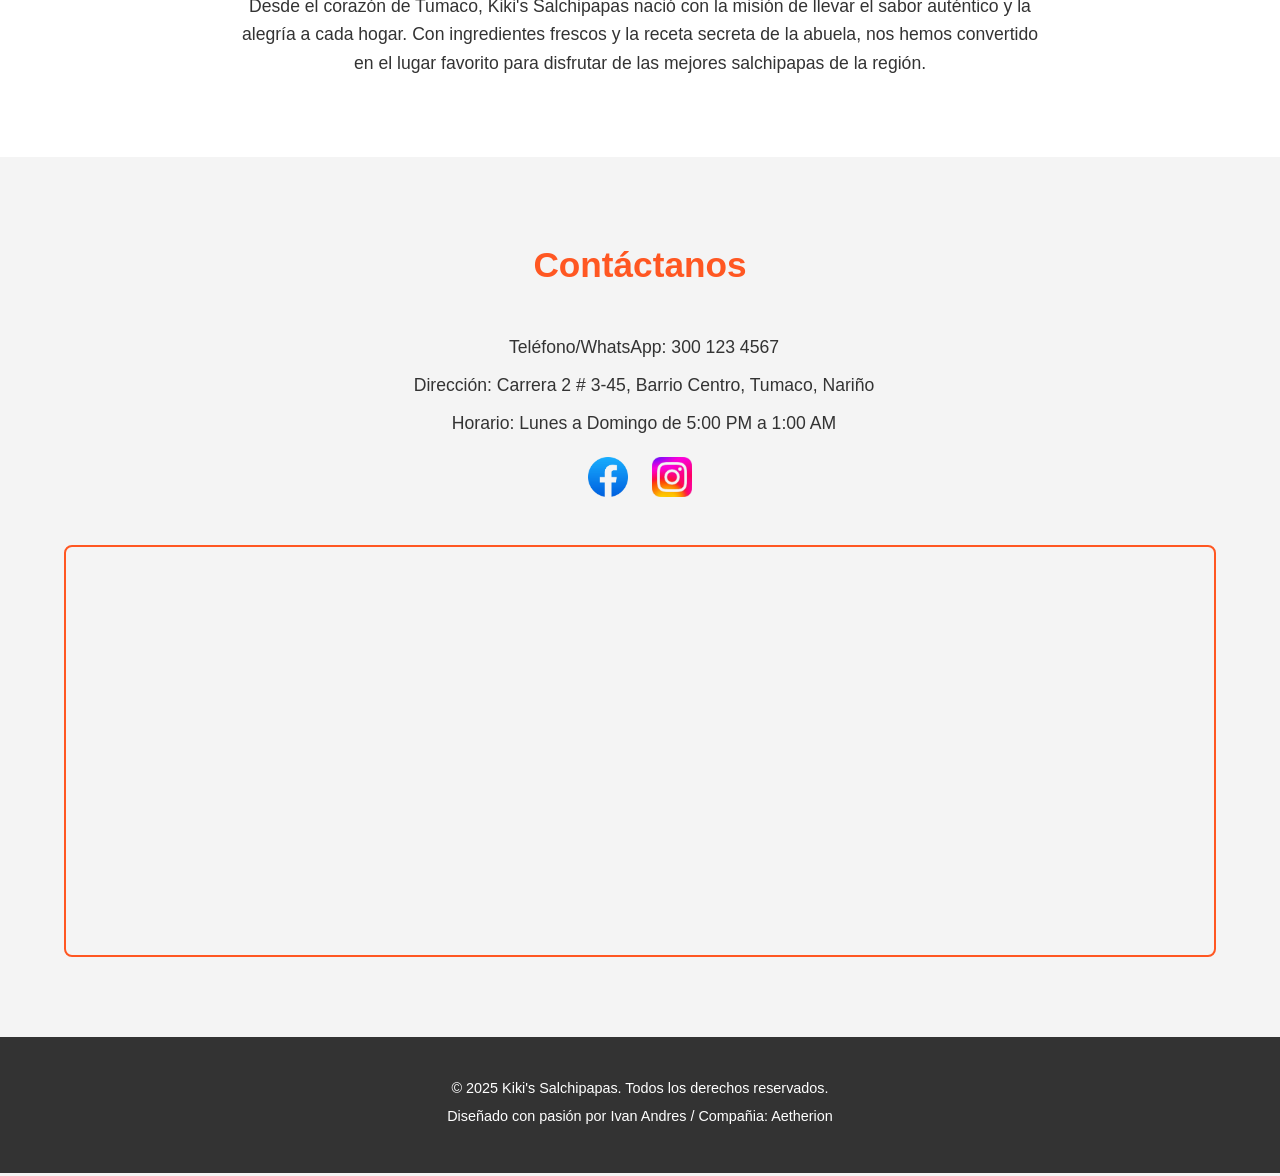
==== commit f0a876e7: "se soloca el nombre en el fooster" ====
--- a/index.html
+++ b/index.html
@@ -5,7 +5,7 @@
     <meta name="viewport" content="width=device-width, initial-scale=1.0">
     <title>Kiki's Salchipapas - Las Mejores de Tumaco | Pedidos Online</title>
     <link rel="stylesheet" href="style.css">
-    <link rel="icon" href="C:\Users\Jackeline Usuario 2\Desktop\Nueva carpeta (2)\img\kiki.jpeg" type="image/x-icon">
+    <link rel="icon" href="/img/Logo.png">
     </head>
 <body>
 
@@ -136,7 +136,7 @@
     <footer class="main-footer">
         <div class="container">
             <p>&copy; 2025 Kiki's Salchipapas. Todos los derechos reservados.</p>
-            <p>Diseñado con pasión por [Tu Nombre]</p>
+            <p>Diseñado con pasión por Ivan Andres / Compañia: Aetherion </p>
         </div>
     </footer>
 
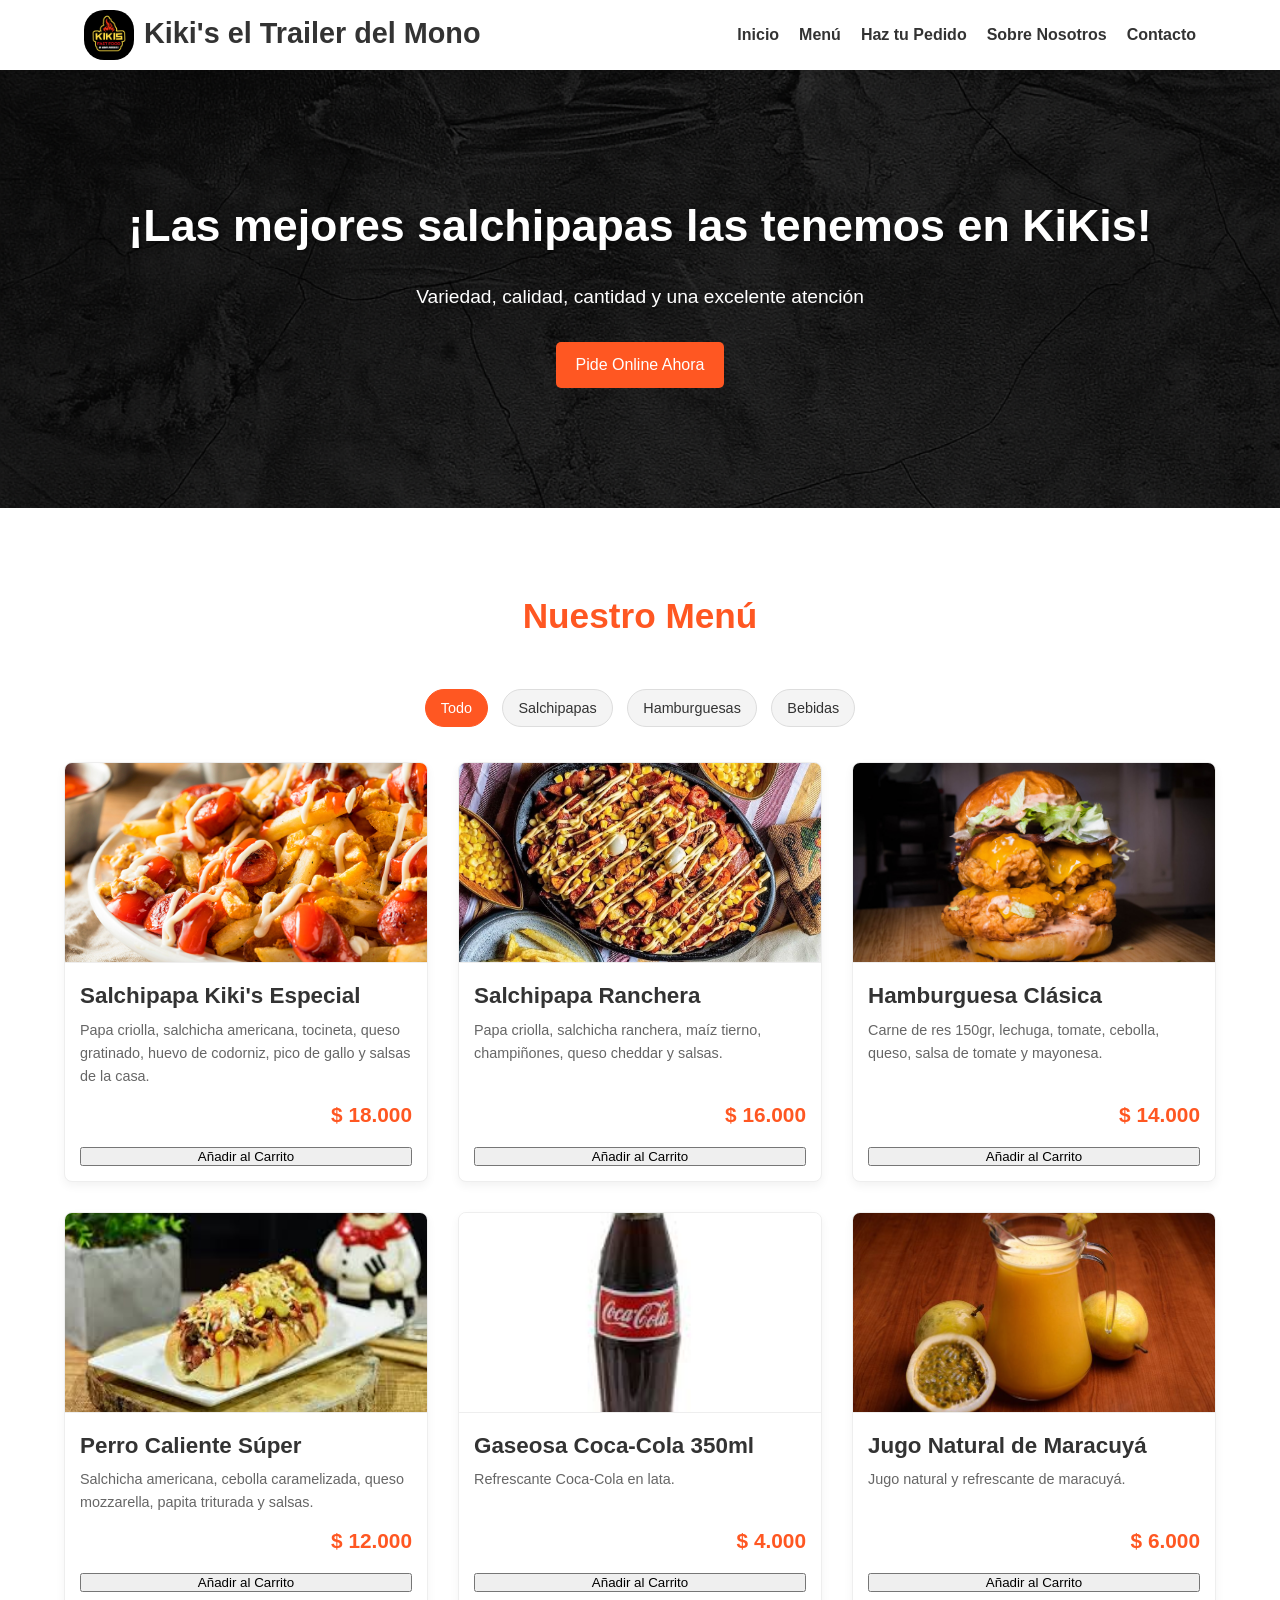
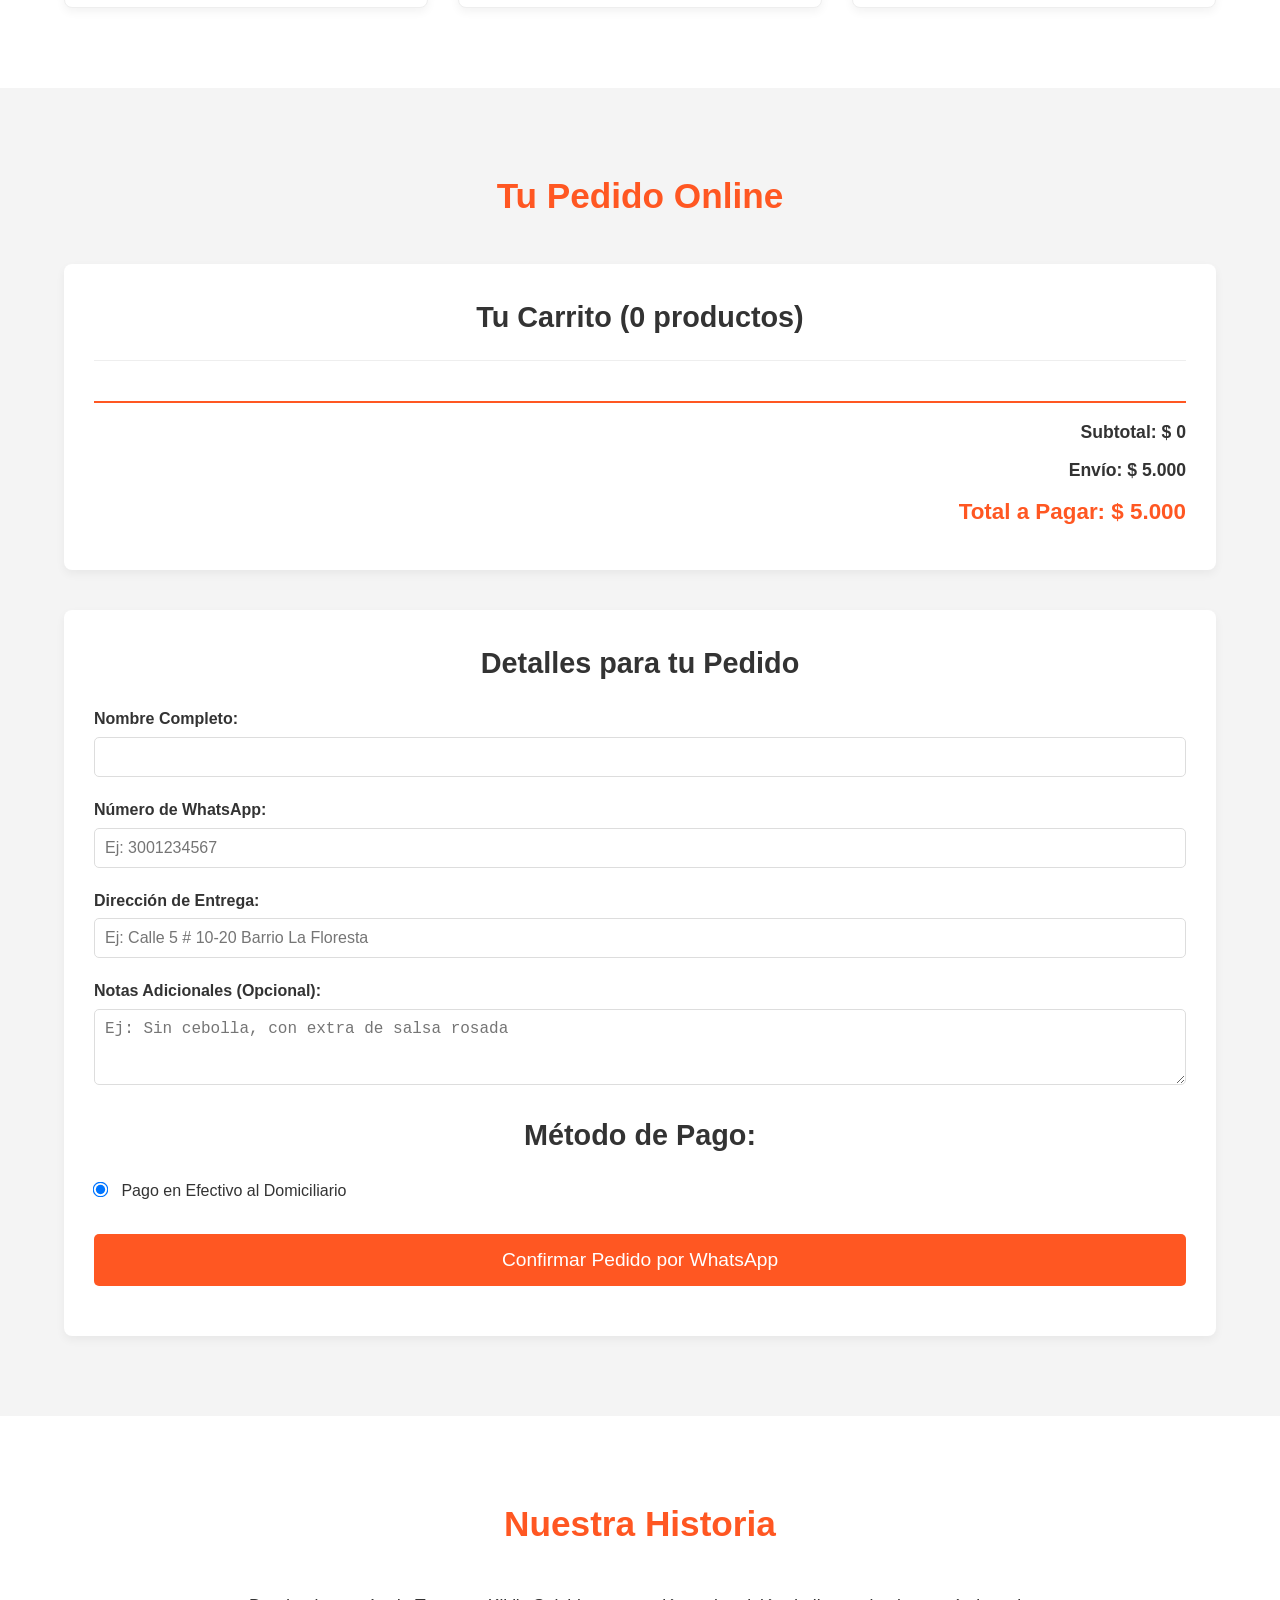
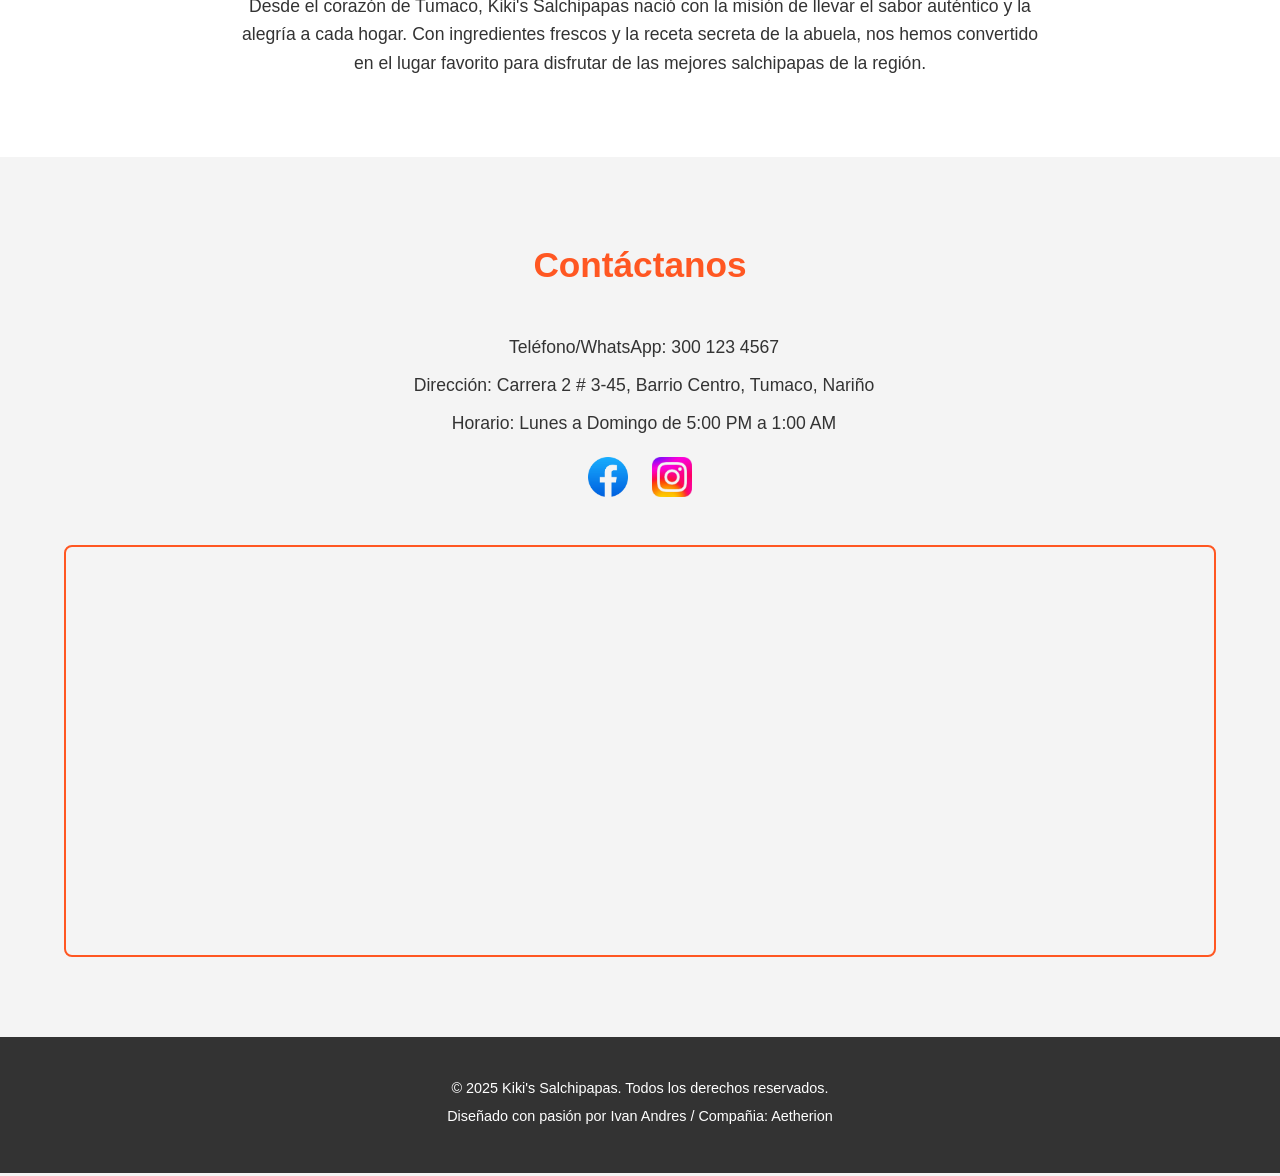
==== commit 9df2320a: "se modifica el h2 del hero" ====
--- a/index.html
+++ b/index.html
@@ -5,7 +5,7 @@
     <meta name="viewport" content="width=device-width, initial-scale=1.0">
     <title>Kiki's Salchipapas - Las Mejores de Tumaco | Pedidos Online</title>
     <link rel="stylesheet" href="style.css">
-    <link rel="icon" href="/img/Logo.png">
+    <link rel="icon" href="./img/Logo.png">
     </head>
 <body>
 
@@ -14,7 +14,7 @@
             <div class="logo">
                 <a href="index.html">
                     <img src="./img/Logo.png" alt="Logo de Kiki's Salchipapas">
-                    <h1>Kiki's Salchipapas</h1>
+                    <h1>Kiki's el Trailer del Mono</h1>
                 </a>
             </div>
             <nav class="main-nav">
@@ -33,12 +33,12 @@
             </button>
         </div>
     </header>
-
+            
     <section id="inicio" class="hero">
         <div class="container">
             <div class="hero-content">
-                <h2>¡El Sabor Auténtico de Tumaco en Cada Salchipapa!</h2>
-                <p>Las salchipapas más deliciosas, crocantes y con los ingredientes más frescos. ¡Tu antojo te espera!</p>
+                <h2>¡Las mejores salchipapas las tenemos en KiKis!</h2>
+                <p>Variedad, calidad, cantidad y una excelente atención</p>
                 <a href="#pedidos" class="btn btn-primary">Pide Online Ahora</a>
             </div>
         </div>
--- a/style.css
+++ b/style.css
@@ -551,16 +551,14 @@
 
 /* --- Media Queries para Responsividad (Dispositivos Pequeños) --- */
 @media (max-width: 768px) {
-    .main-header .container {
-        flex-wrap: wrap; /* Permite que los elementos se envuelvan */
-        justify-content: center;
-        text-align: center;
-    }
-
-    .main-header .logo {
-        width: 100%; /* El logo ocupa todo el ancho */
-        justify-content: center;
-        margin-bottom: 15px;
+
+    .main-header .logo h1{
+        display:flex ;
+        align-items: center;
+    }
+
+    .main-header .logo h1{
+        font-size: 1.2rem;
     }
 
     .main-nav {
